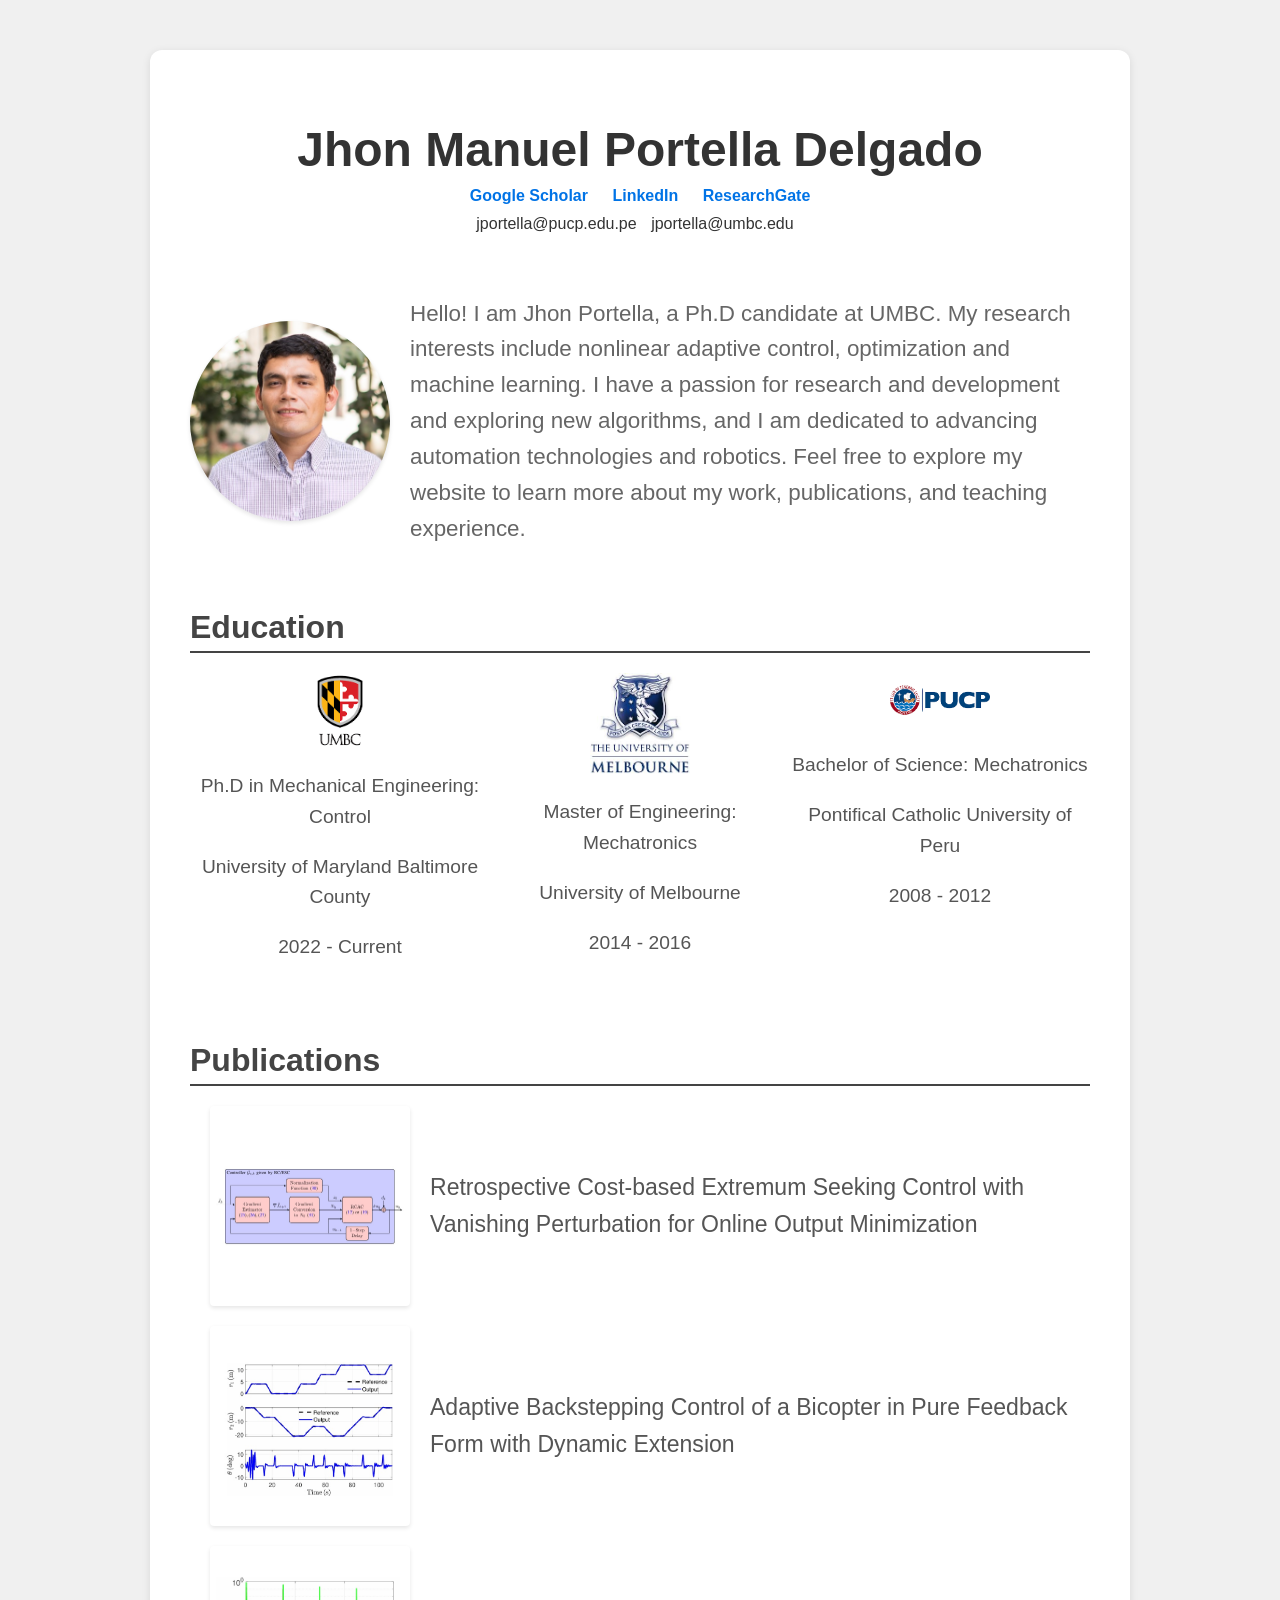
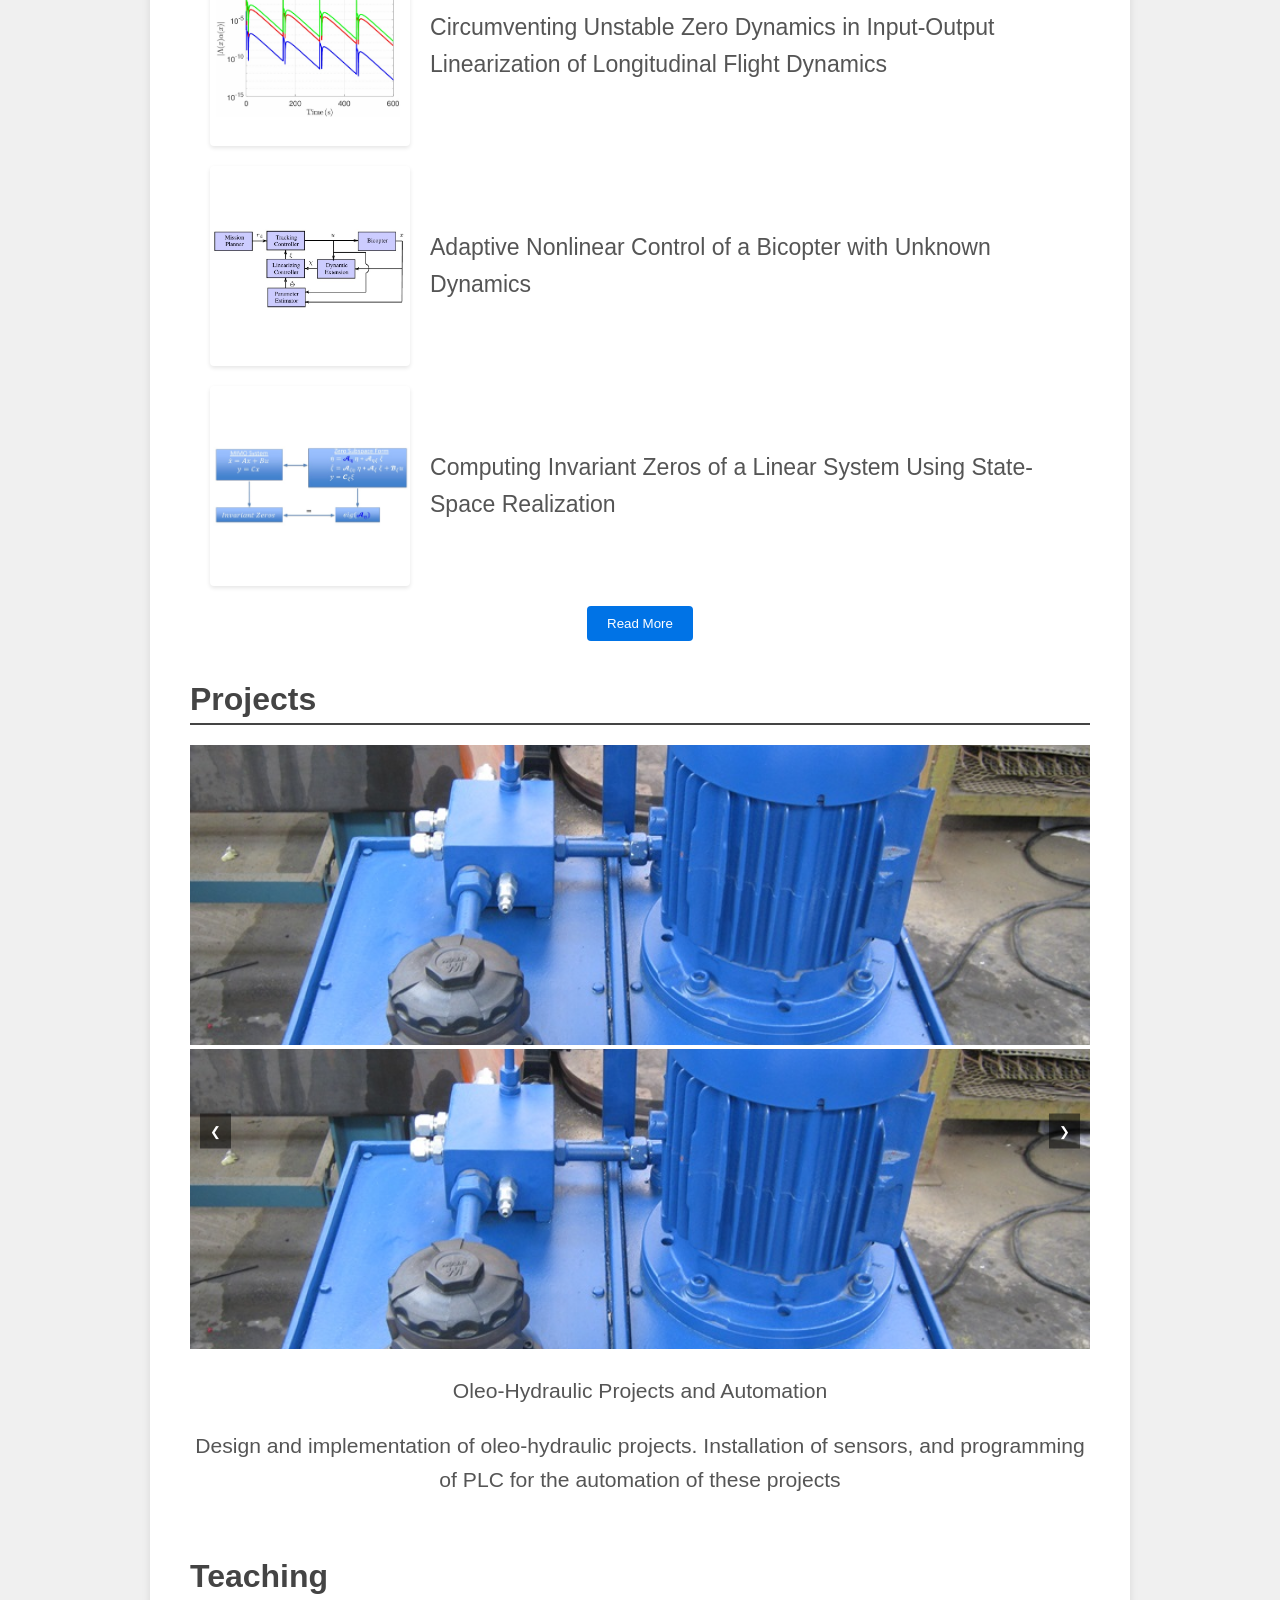
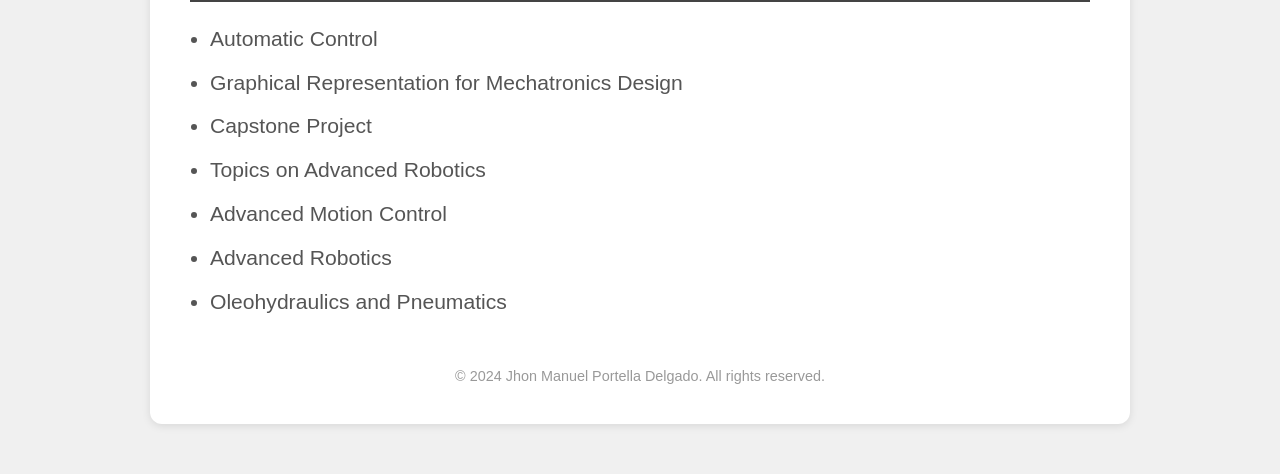
==== index.html @ d7b66c6c "oleo22" ====
<!DOCTYPE html>
<html lang="en">
<head>
    <meta charset="UTF-8">
    <meta name="viewport" content="width=device-width, initial-scale=1.0">
    <title>Jhon Manuel Portella Delgado</title>
    <link rel="stylesheet" href="styles.css">
</head>
<body>
    <div class="container">
        <div class="header">
            <h1>Jhon Manuel Portella Delgado</h1>
            <div class="links">
                <!-- href="cv.pdf" download>Download CV -->
                <a href="https://scholar.google.com/citations?user=pMqTp2oAAAAJ&hl=en" target="https://scholar.google.com/citations?user=pMqTp2oAAAAJ&hl=en">Google Scholar</a>
                <a href="https://www.linkedin.com/in/jhon-manuel-portella-delgado-94499b13a/?locale=en_US" target="https://www.linkedin.com/in/jhon-manuel-portella-delgado-94499b13a/?locale=en_US">LinkedIn</a>
                <a href="https://www.researchgate.net/profile/Jhon-Portella/research" target="https://www.researchgate.net/profile/Jhon-Portella/research">ResearchGate</a>
            </div>
            <div class="links_mail">
                <a href="mailto:jportella@pucp.edu.pe">jportella@pucp.edu.pe</a>
                <a href="mailto:jportella@umbc.edu">jportella@umbc.edu</a>
            </div>
        </div>
        <div class="bio">
            <div class="profile-image" style="background-image: url('profile.jpg');"></div>
            <p>Hello! I am Jhon Portella, a Ph.D candidate at UMBC. My research interests include nonlinear adaptive control, optimization and machine learning. I have a passion for research and development and exploring new algorithms, and I am dedicated to advancing automation technologies and robotics. Feel free to explore my website to learn more about my work, publications, and teaching experience.</p>
        </div>
        <div class="section">
            <h2>Education</h2>
            <div class="education">
                <div class="education-item">
                    <img src="umbc_logo.png" alt="UMBC Logo" class="logo">
                    <div class="education-info">
                        <p>Ph.D in Mechanical Engineering: Control</p>
                        <p>University of Maryland Baltimore County</p>
                        <p>2022 - Current</p>
                    </div>
                </div>
                <div class="education-item">
                    <img src="unimelb_logo.png" alt="University of Melbourne Logo" class="logo">
                    <div class="education-info">
                        <p>Master of Engineering: Mechatronics</p>
                        <p>University of Melbourne</p>
                        <p>2014 - 2016</p>
                    </div>
                </div>
                <div class="education-item">
                    <img src="pucp_logo.png" alt="PUCP Logo" class="logo">
                    <div class="education-info">
                        <p>Bachelor of Science: Mechatronics</p>
                        <p>Pontifical Catholic University of Peru</p>
                        <p>2008 - 2012</p>
                    </div>
                </div>
            </div>
        </div>
        <div class="section">
            <h2>Publications</h2>
            <ul class="publications">
                <li>
                    <div class="publication">
                        <img src="RCAC_ES.jpg" alt="Publication 1">
                        <p>Retrospective Cost-based Extremum Seeking Control with Vanishing Perturbation for Online Output Minimization</p>
                    </div>
                </li>
                <li>
                    <div class="publication">
                        <img src="Adaptive_Backstepping.jpg" alt="Publication 2">
                        <p>Adaptive Backstepping Control of a Bicopter in Pure Feedback Form with Dynamic Extension</p>
                    </div>
                </li>
                <li>
                    <div class="publication">
                        <img src="Pseudo_inverse_IOL.jpg" alt="Publication 3">
                        <p>Circumventing Unstable Zero Dynamics in Input-Output Linearization of Longitudinal Flight Dynamics</p>
                    </div>
                </li>
                <li>
                    <div class="publication">
                        <img src="ADIOL.jpg" alt="Publication 4">
                        <p>Adaptive Nonlinear Control of a Bicopter with Unknown Dynamics</p>
                    </div>
                </li>
                <li>
                    <div class="publication">
                        <img src="zeros.jpg" alt="Publication 5">
                        <p>Computing Invariant Zeros of a Linear System Using State-Space Realization</p>
                    </div>
                </li>
            </ul>
            <ul class="additional-publications" style="display: none;"> <!-- Initially hidden -->
                <li class="additional-publication">
                    <div class="publication">
                        <img src="Image Processing.jpg" alt="Publication 6">
                        <p>Image Processing Method to Estimate Water Quality Parameter</p>
                    </div>
                </li>
                <li class="additional-publication">
                    <div class="publication">
                        <img src="Air pollution.jpg" alt="Publication 7">
                        <p>Air pollution software architecture design and modeling: A Peruvian case</p>
                    </div>
                </li>
                <li class="additional-publication">
                    <div class="publication">
                        <img src="computer vision.jpg" alt="Publication 8">
                        <p>Computer vision technique to improve the color ratio in estimating the concentration of free chlorine</p>
                    </div>
                </li>
                <li class="additional-publication">
                    <div class="publication">
                        <img src="performance based.jpg" alt="Publication 9">
                        <p>Performance-based software architecture design and blockchain as a service for Peruvian e-government</p>
                    </div>
                </li>
                <li class="additional-publication">
                    <div class="publication">
                        <img src="backstepping pure feedback.jpg" alt="Publication 10">
                        <p>Dynamic extension for adaptive backstepping control of uncertain pure-feedback systems</p>
                    </div>
                </li>
                <li class="additional-publication">
                    <div class="publication">
                        <img src="cyberphisical system.jpg" alt="Publication 11">
                        <p> Cyber-physical cloud system for monitoring urban noise pollution under IoT platform</p>
                    </div>
                </li>
                <li class="additional-publication">
                    <div class="publication">
                        <img src="Recyglass.jpg" alt="Publication 12">
                        <p> RecyGlass, A Low-cost System for Recycling Glass Bottles in a Distinctive Way</p>
                    </div>
                </li>
                <li class="additional-publication">
                    <div class="publication">
                        <img src="Nonlinear control hand.jpg" alt="Publication 13">
                        <p> Nonlinear observer based control design for an under-actuated compliant robotic hand</p>
                    </div>
                </li>
            </ul>
            <div class="read-more">
                <button id="read-more-btn">Read More</button>
            </div>
        </div>
        <div class="section">
            <h2>Projects</h2>
            <div class="carousel">
                <button class="prev" onclick="moveSlide(-1)">&#10094;</button>
                <div class="carousel-container">
                    <div class="carousel-slide">
                        <div class="project-item">
                            <img src="oleo2.jpg" alt="Project 1" class="project-image">
                            <img src="oleo2.jpg" alt="Project 1" class="project-image">
                            <div class="project-info">
                                <p class="project-title">Oleo-Hydraulic Projects and Automation</p>
                                <p>Design and implementation of oleo-hydraulic projects. Installation of sensors, and programming of PLC for the automation of these projects</p>
                            </div>
                        </div>
                    </div>
                    <div class="carousel-slide">
                        <div class="project-item">
                            <img src="autolisp.jpg" alt="Project 2" class="project-image">
                            <div class="project-info">
                                <p class="project-title">Design Automation</p>
                                <p>Design automation using Autolisp and VS Basic in Autocad, Inventor, Solidworks and Catia</p>
                            </div>
                        </div>
                    </div>
                    <div class="carousel-slide">
                        <div class="project-item">
                            <img src="bicopter.jpg" alt="Project 3" class="project-image">
                            <div class="project-info">
                                <p class="project-title">Control of Quadcopters and Fixed Wings</p>
                                <p>Develop nonlinear adaptive controllers for Quadcopters and Fixed Wings</p>
                            </div>
                        </div>
                    </div>
                </div>
                <button class="next" onclick="moveSlide(1)">&#10095;</button>
            </div>
        </div>
        <div class="section teaching">
            <h2>Teaching</h2>
            <ul class="course-list">
                <li>Automatic Control</li>
                <li>Graphical Representation for Mechatronics Design</li>
                <li>Capstone Project</li>
                <li>Topics on Advanced Robotics</li>
                <li>Advanced Motion Control</li>
                <li>Advanced Robotics</li>
                <li>Oleohydraulics and Pneumatics</li>
            </ul>
        </div>
        <div class="footer">
            &copy; 2024 Jhon Manuel Portella Delgado. All rights reserved.
        </div>
    </div>
    <script src="script.js"></script>
</body>
</html>
---- styles.css ----
@keyframes fadeIn {
    from { opacity: 0; }
    to { opacity: 1; }
}

@keyframes slideIn {
    from { transform: translateY(20px); opacity: 0; }
    to { transform: translateY(0); opacity: 1; }
}

body {
    font-family: 'Segoe UI', Tahoma, Geneva, Verdana, sans-serif;
    background-color: #f0f0f0;
    color: #333;
    margin: 0;
    padding: 0;
}

.container {
    max-width: 900px;
    margin: 50px auto;
    background-color: #fff;
    padding: 30px;
    border-radius: 12px;
    box-shadow: 0 2px 8px rgba(0, 0, 0, 0.1);
    animation: fadeIn 1.5s ease;
}

.header {
    text-align: center;
    margin-bottom: 40px;
}

.header h1 {
    font-size: 2.5em;
    margin-bottom: 10px;
    color: #333;
}

.links a {
    margin: 0 10px;
    text-decoration: none;
    color: #0073e6;
    font-weight: bold;
    transition: color 0.3s, transform 0.3s;
}

.links a:hover {
    color: #005bb5;
    transform: scale(1.1);
}

.bio {
    display: flex;
    align-items: center;
    margin-bottom: 40px;
    flex-wrap: wrap;
    animation: slideIn 1s ease;
}

.profile-image {
    width: 200px; /* Increased width */
    height: 200px; /* Increased height */
    border-radius: 50%;
    margin-right: 20px;
    background-color: #ccc;
    background-size: cover;
    box-shadow: 0 2px 4px rgba(0, 0, 0, 0.1);
}

.publication {
    display: flex;
    align-items: center;
    margin-bottom: 20px;
}

.publication img {
    width: 200px;
    height: 200px;
    margin-right: 20px;
    border-radius: 4px;
    object-fit: contain;
    box-shadow: 0 2px 4px rgba(0, 0, 0, 0.1);
    transform-origin: left; /* Scale from the left */
}

.additional-publications {
    display: none; /* Hide additional publications initially */
}

.additional-publication {
    margin-bottom: 20px; /* Adjust spacing */
}

.additional-publication .publication {
    display: flex;
    align-items: center;
}

.additional-publication img {
    width: 200px;
    height: 200px;
    margin-right: 20px;
    border-radius: 4px;
    object-fit: contain;
    box-shadow: 0 2px 4px rgba(0, 0, 0, 0.1);
    transition: transform 0.3s ease; /* Add transition */
    transform-origin: left; /* Scale from the left */
}

.additional-publication img:hover, .publications img:hover {
    transform: scale(2.5); /* Make the image slightly bigger on hover */
}

.additional-publication p {
    margin: 0; /* Remove default margin for paragraphs */
    margin-left: 10px; /* Add margin to the text */
}

.publications li, .additional-publications li {
    list-style: none;
}

.read-more {
    text-align: center;
    margin-top: 20px;
}

.read-more button {
    background-color: #0073e6;
    color: #fff;
    border: none;
    padding: 10px 20px;
    border-radius: 4px;
    cursor: pointer;
    transition: background-color 0.3s;
}

.read-more button:hover {
    background-color: #005bb5;
}

.bio p {
    font-size: 1.2em;
    line-height: 1.6;
    color: #666;
    flex: 1;
}

.section {
    margin-top: 40px;
    animation: slideIn 1s ease;
}

.section h2 {
    color: #444;
    border-bottom: 2px solid #444;
    padding-bottom: 5px;
    margin-bottom: 20px;
    font-size: 1.8em;
}

.section p, .section ul {
    font-size: 1.1em;
    line-height: 1.6;
    color: #555;
}

.section ul {
    list-style: disc;
    padding-left: 20px;
}

.footer {
    text-align: center;
    margin-top: 50px;
    font-size: 0.9em;
    color: #999;
}

.education {
    display: flex;
    flex-wrap: wrap;
    justify-content: space-between;
    margin-top: 20px;
}

.education-item {
    flex: 1 1 calc(33.33% - 20px);
    margin-bottom: 20px;
    text-align: center;
    animation: slideIn 1s ease;
}

.education-info {
    margin-top: 10px;
}

.logo {
    width: 100px; /* Adjust size as needed */
    height: auto;
    transition: transform 0.3s ease;
}

.logo:hover {
    transform: scale(1.1); /* Increase size on hover */
}

.links_mail {
    margin-top: 10px;
}

.links_mail a {
    margin-right: 10px;
    text-decoration: none;
    color: #333;
    transition: color 0.3s;
}

.links_mail a:hover {
    color: #0073e6;
}

.footer {
    text-align: center;
    margin-top: 50px;
    font-size: 0.9em;
    color: #999;
    animation: fadeIn 1.5s ease;
}

.projects {
    display: flex;
    flex-wrap: wrap;
    justify-content: space-between;
    margin-top: 20px;
}

.project-item {
    flex: 1 1 100%;
    margin-bottom: 20px;
    text-align: center;
    animation: fadeIn 1.5s ease;
}

.project-image {
    width: 100%;
    max-height: 300px;
    object-fit: cover;
    transition: transform 0.3s ease;
}

.project-image:hover {
    transform: scale(1.05);
}

.project-info {
    margin-top: 10px;
    font-size: 1.1em;
    color: #555;
}

.project-title {
    font-weight: 500;
}

.carousel {
    position: relative;
    width: 100%;
    overflow: hidden;
    max-width: 100%;
}

.carousel-container {
    display: flex;
    transition: transform 0.5s ease-in-out;
}

.carousel-slide {
    min-width: 100%;
    justify-content: center;
    align-items: center;
}

.prev, .next {
    position: absolute;
    top: 50%;
    transform: translateY(-50%);
    background-color: rgba(0, 0, 0, 0.5);
    color: #fff;
    border: none;
    padding: 10px;
    cursor: pointer;
    z-index: 1;
}

.prev {
    left: 10px;
}

.next {
    right: 10px;
}

.course-list {
    list-style-type: disc;
    padding-left: 20px;
}

.course-list li {
    font-size: 1.1em;
    line-height: 1.6;
    color: #555;
    margin-bottom: 10px;
}

/* Responsive Design */
@media (max-width: 768px) {
    .bio {
        flex-direction: column;
        text-align: center;
    }
    .profile-image {
        margin: 0 auto 20px auto;
    }
    .bio p {
        margin: 0;
    }
}

@media (max-width: 480px) {
    .header h1 {
        font-size: 2em;
    }
    .links a {
        display: block;
        margin: 10px 0;
    }
}

@media (min-width: 1200px) {
    .container {
        padding: 40px;
    }
    .header h1 {
        font-size: 3em;
    }
    .bio p {
        font-size: 1.4em;
    }
    .section h2 {
        font-size: 2em;
    }
    .section p, .section ul {
        font-size: 1.2em;
    }
}

@media (min-width: 1600px) {
    .container {
        max-width: 1400px;
    }
    .header h1 {
        font-size: 3.5em;
    }
    .bio p {
        font-size: 1.6em;
    }
    .section h2 {
        font-size: 2.2em;
    }
    .section p, .section ul {
        font-size: 1.3em;
    }
}
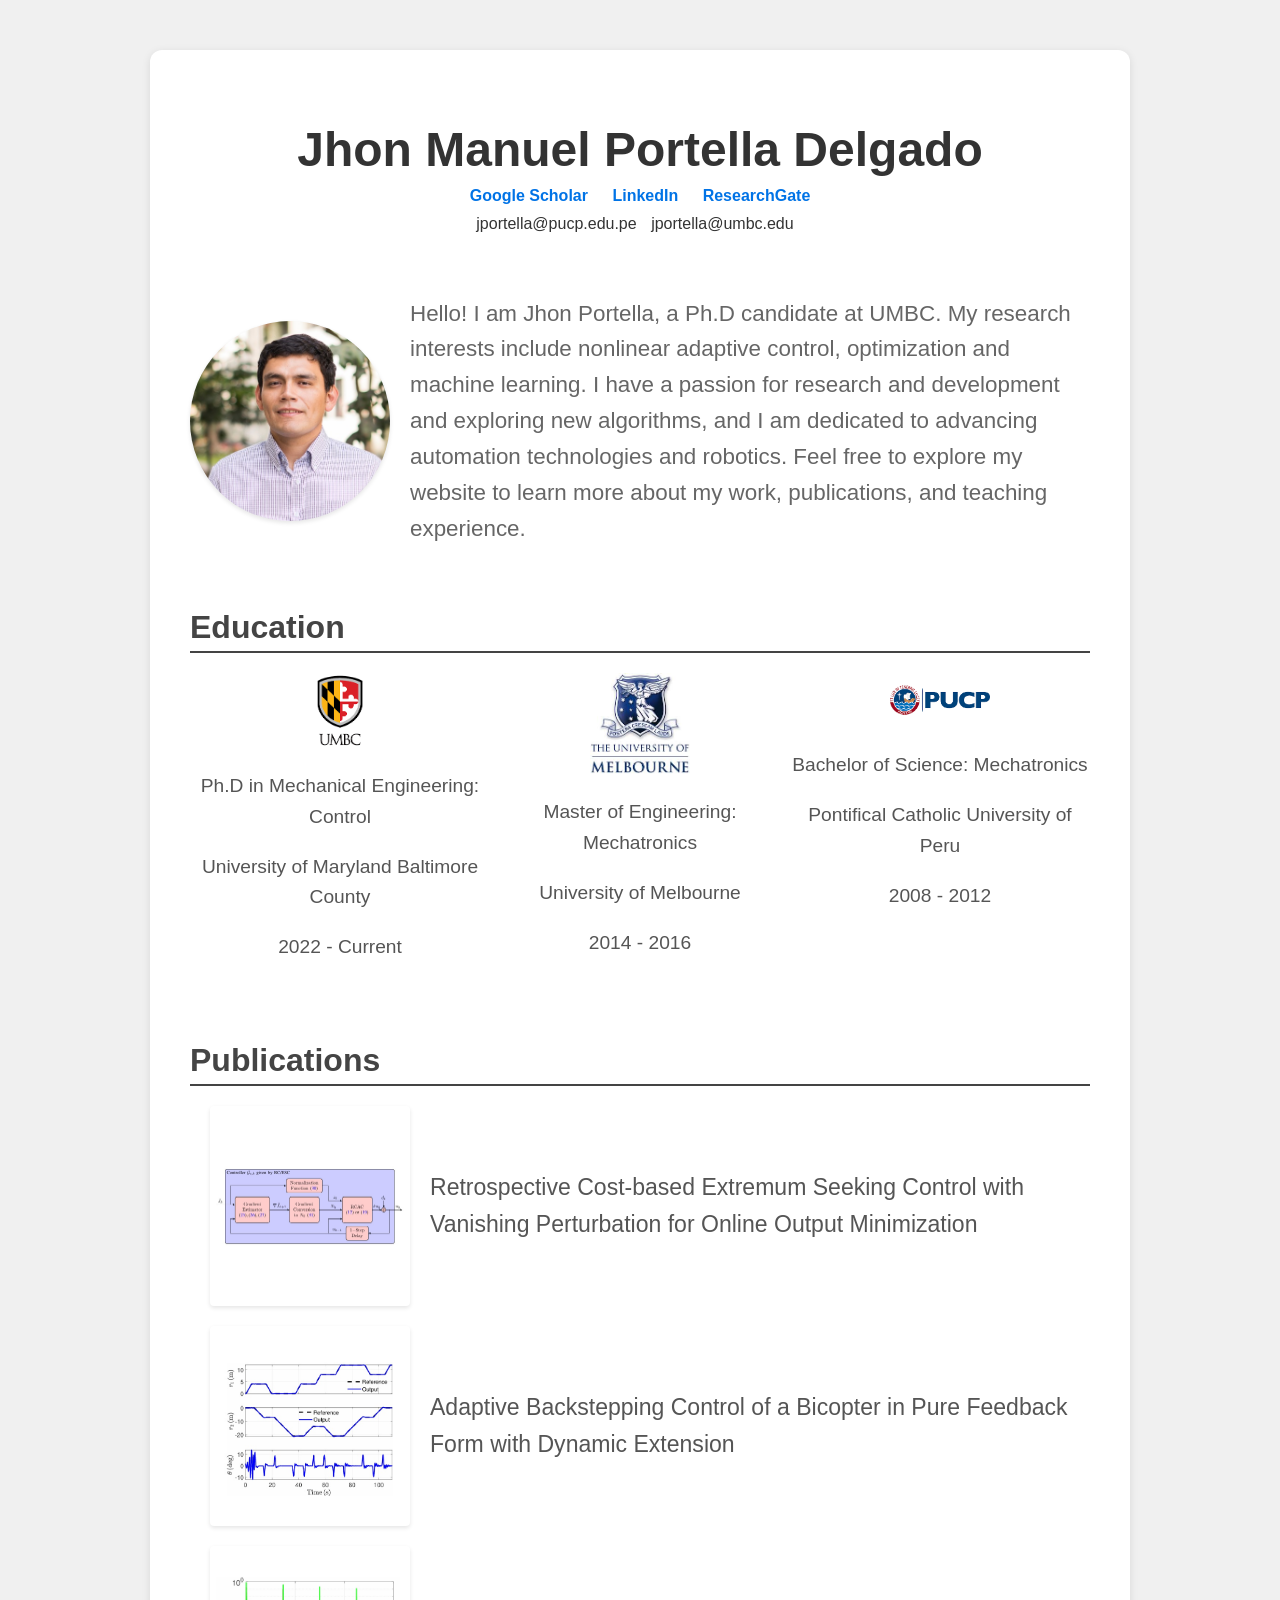
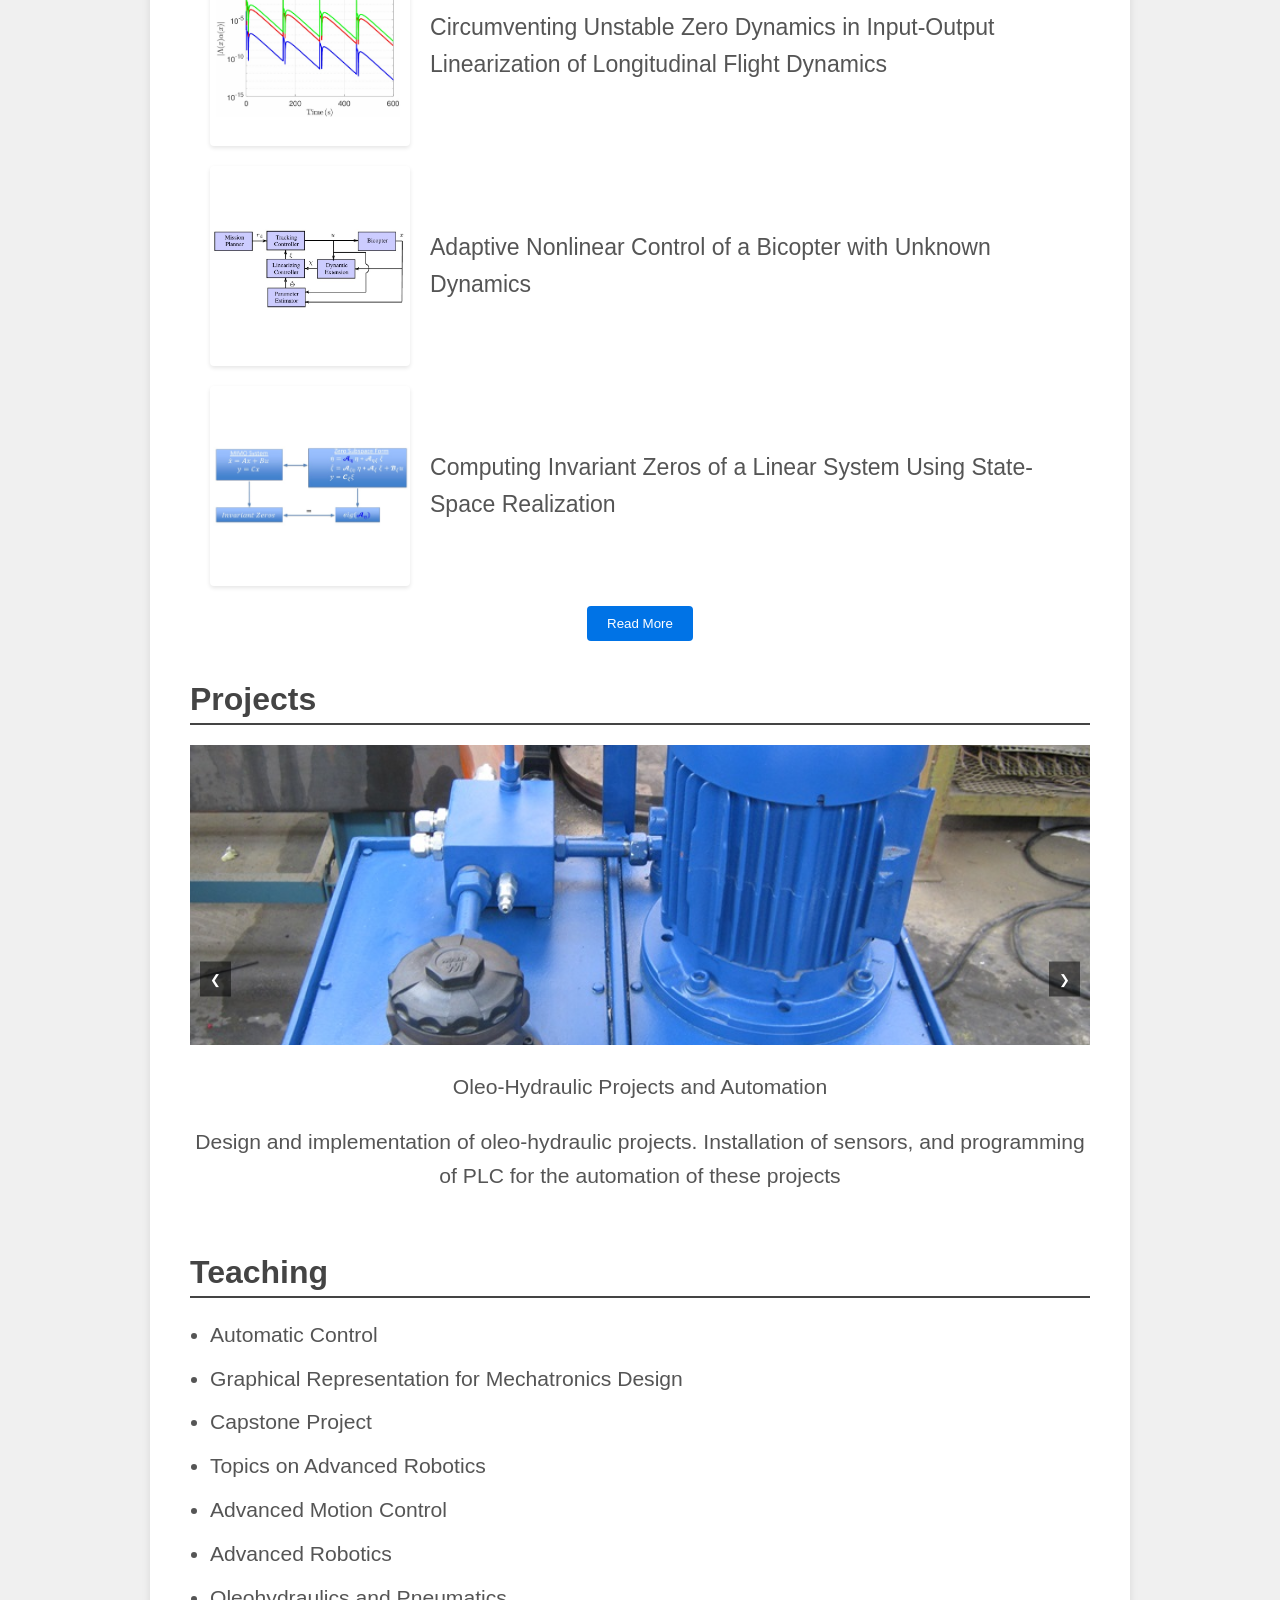
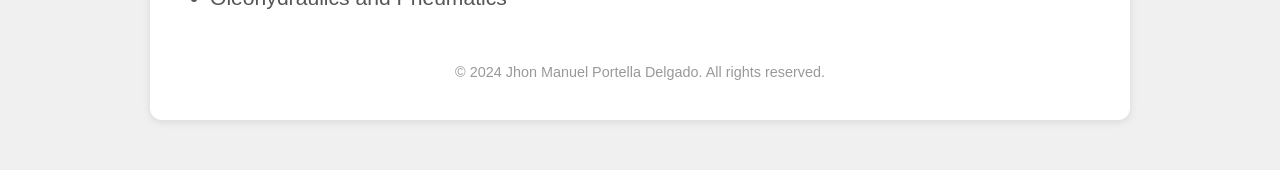
==== commit a428301c: "oleo23" ====
--- a/index.html
+++ b/index.html
@@ -150,7 +150,6 @@
                     <div class="carousel-slide">
                         <div class="project-item">
                             <img src="oleo2.jpg" alt="Project 1" class="project-image">
-                            <img src="oleo2.jpg" alt="Project 1" class="project-image">
                             <div class="project-info">
                                 <p class="project-title">Oleo-Hydraulic Projects and Automation</p>
                                 <p>Design and implementation of oleo-hydraulic projects. Installation of sensors, and programming of PLC for the automation of these projects</p>
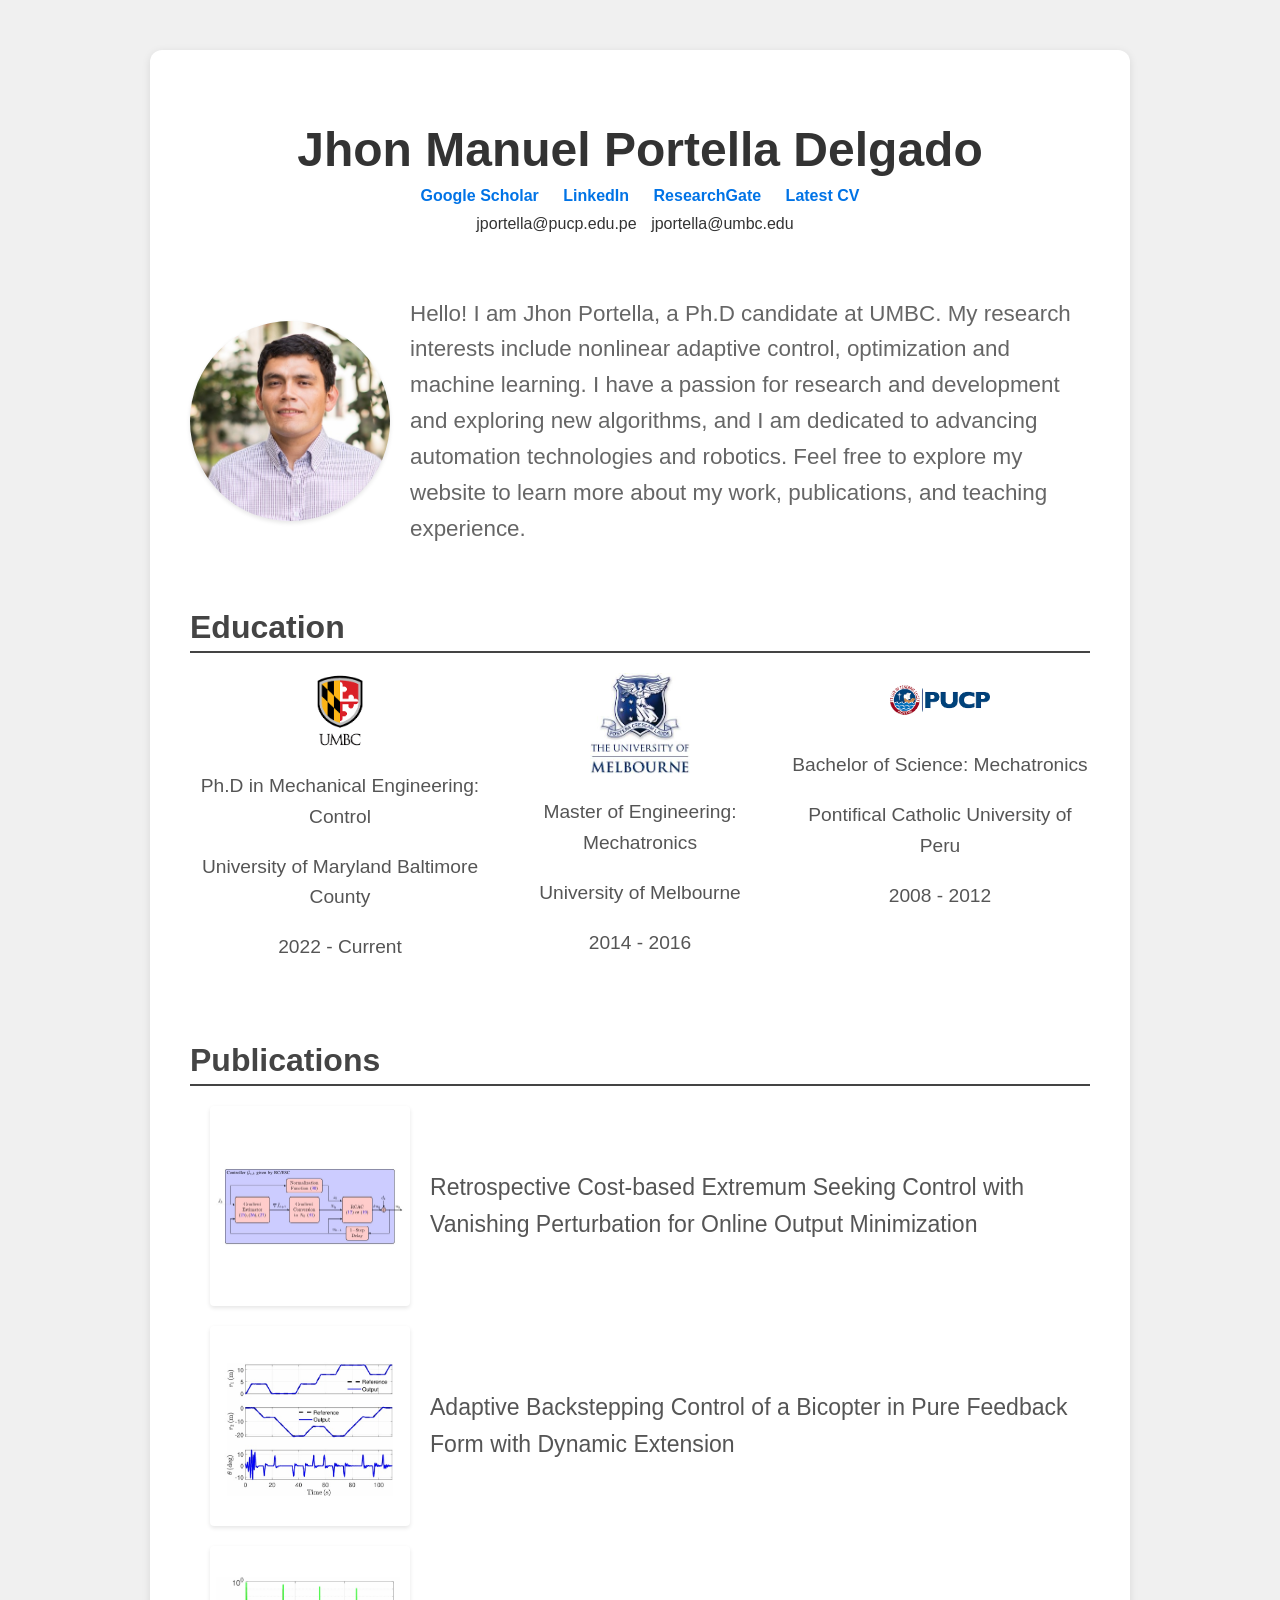
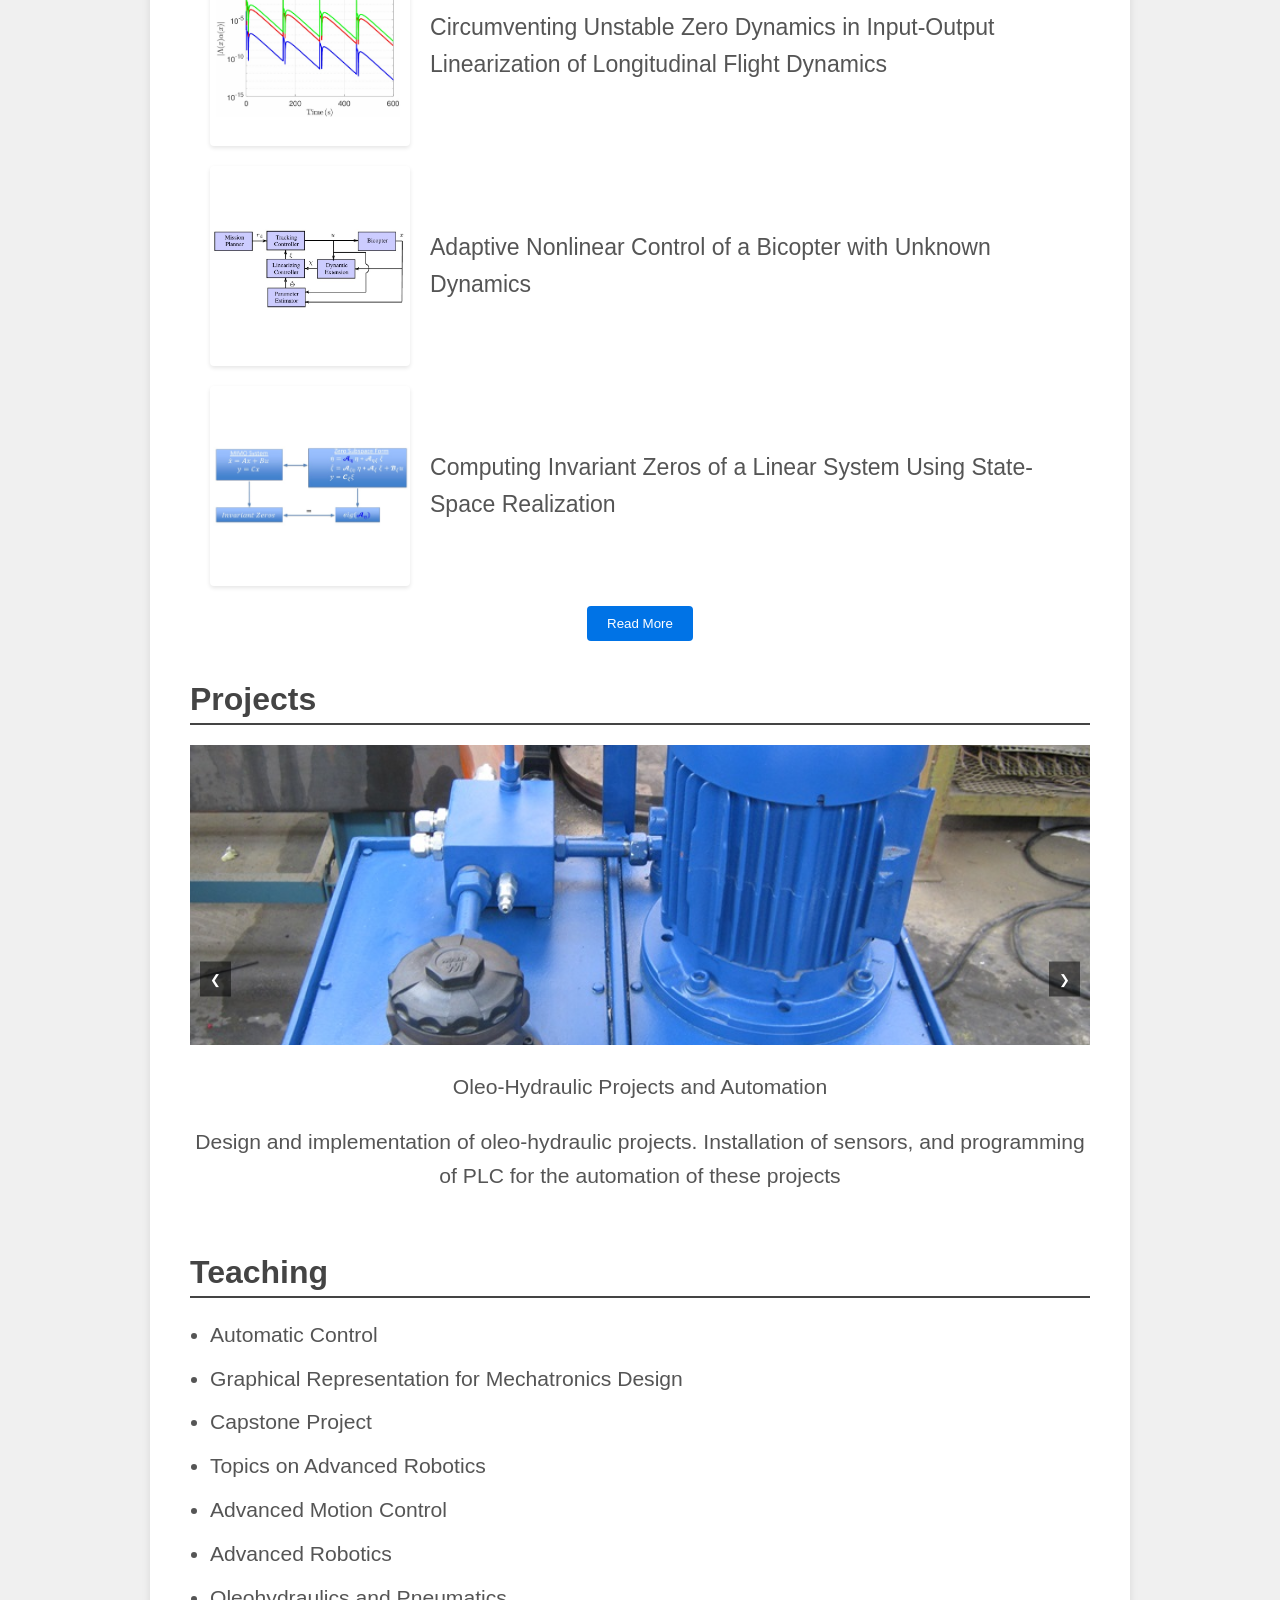
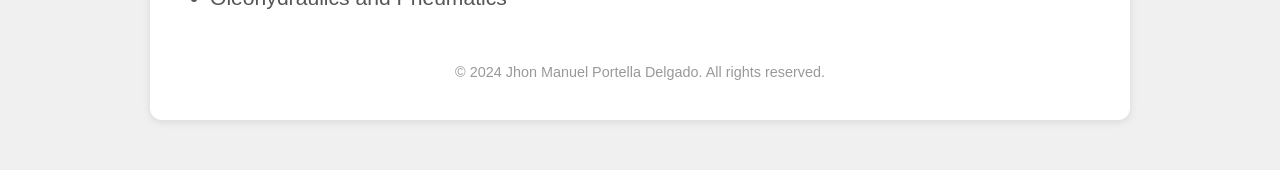
==== commit 8aa646c5: "Update index.html Latest CV included" ====
--- a/index.html
+++ b/index.html
@@ -15,6 +15,7 @@
                 <a href="https://scholar.google.com/citations?user=pMqTp2oAAAAJ&hl=en" target="https://scholar.google.com/citations?user=pMqTp2oAAAAJ&hl=en">Google Scholar</a>
                 <a href="https://www.linkedin.com/in/jhon-manuel-portella-delgado-94499b13a/?locale=en_US" target="https://www.linkedin.com/in/jhon-manuel-portella-delgado-94499b13a/?locale=en_US">LinkedIn</a>
                 <a href="https://www.researchgate.net/profile/Jhon-Portella/research" target="https://www.researchgate.net/profile/Jhon-Portella/research">ResearchGate</a>
+                <a href="https://drive.google.com/file/d/1wWfJ8D4wMwMJrNICSGS90O62ojaLnZ_p/view?usp=sharing" target="https://drive.google.com/file/d/1wWfJ8D4wMwMJrNICSGS90O62ojaLnZ_p/view?usp=sharing">Latest CV</a>
             </div>
             <div class="links_mail">
                 <a href="mailto:jportella@pucp.edu.pe">jportella@pucp.edu.pe</a>
@@ -196,4 +197,4 @@
     </div>
     <script src="script.js"></script>
 </body>
-</html>+</html>
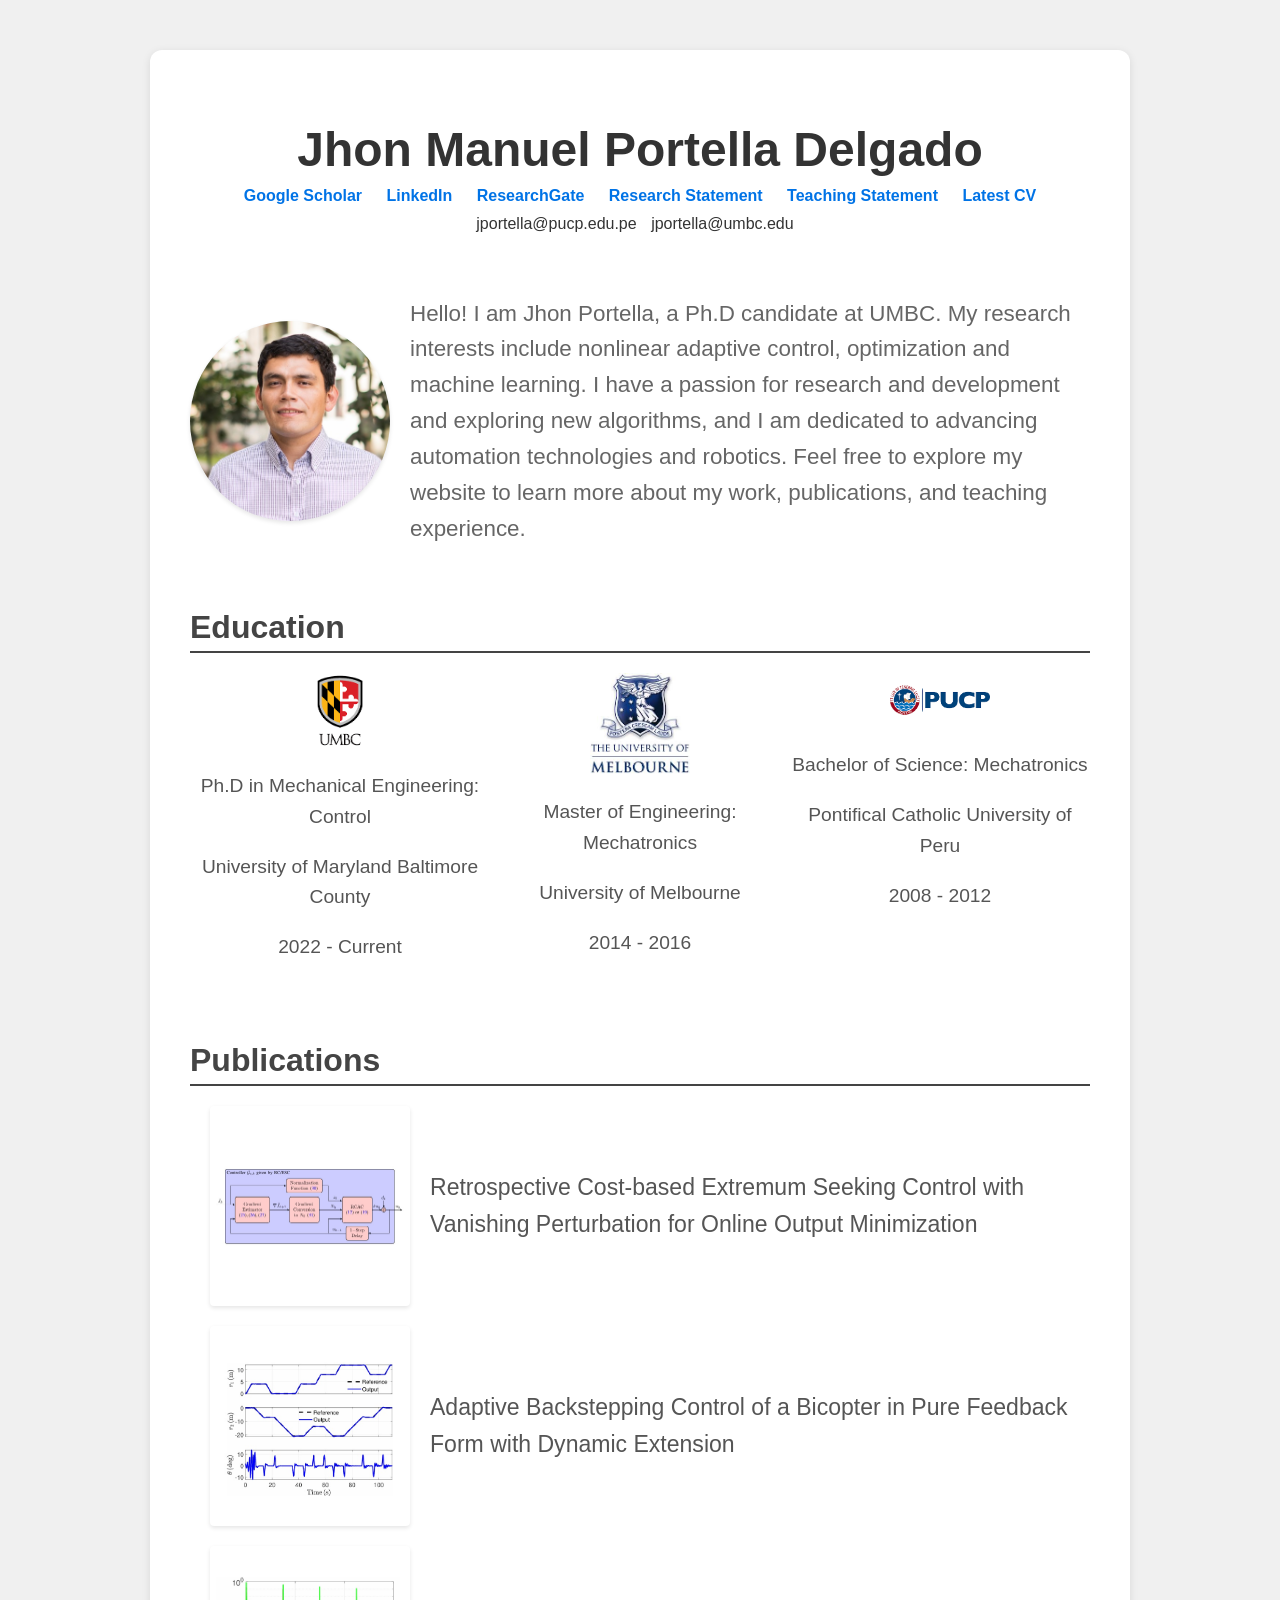
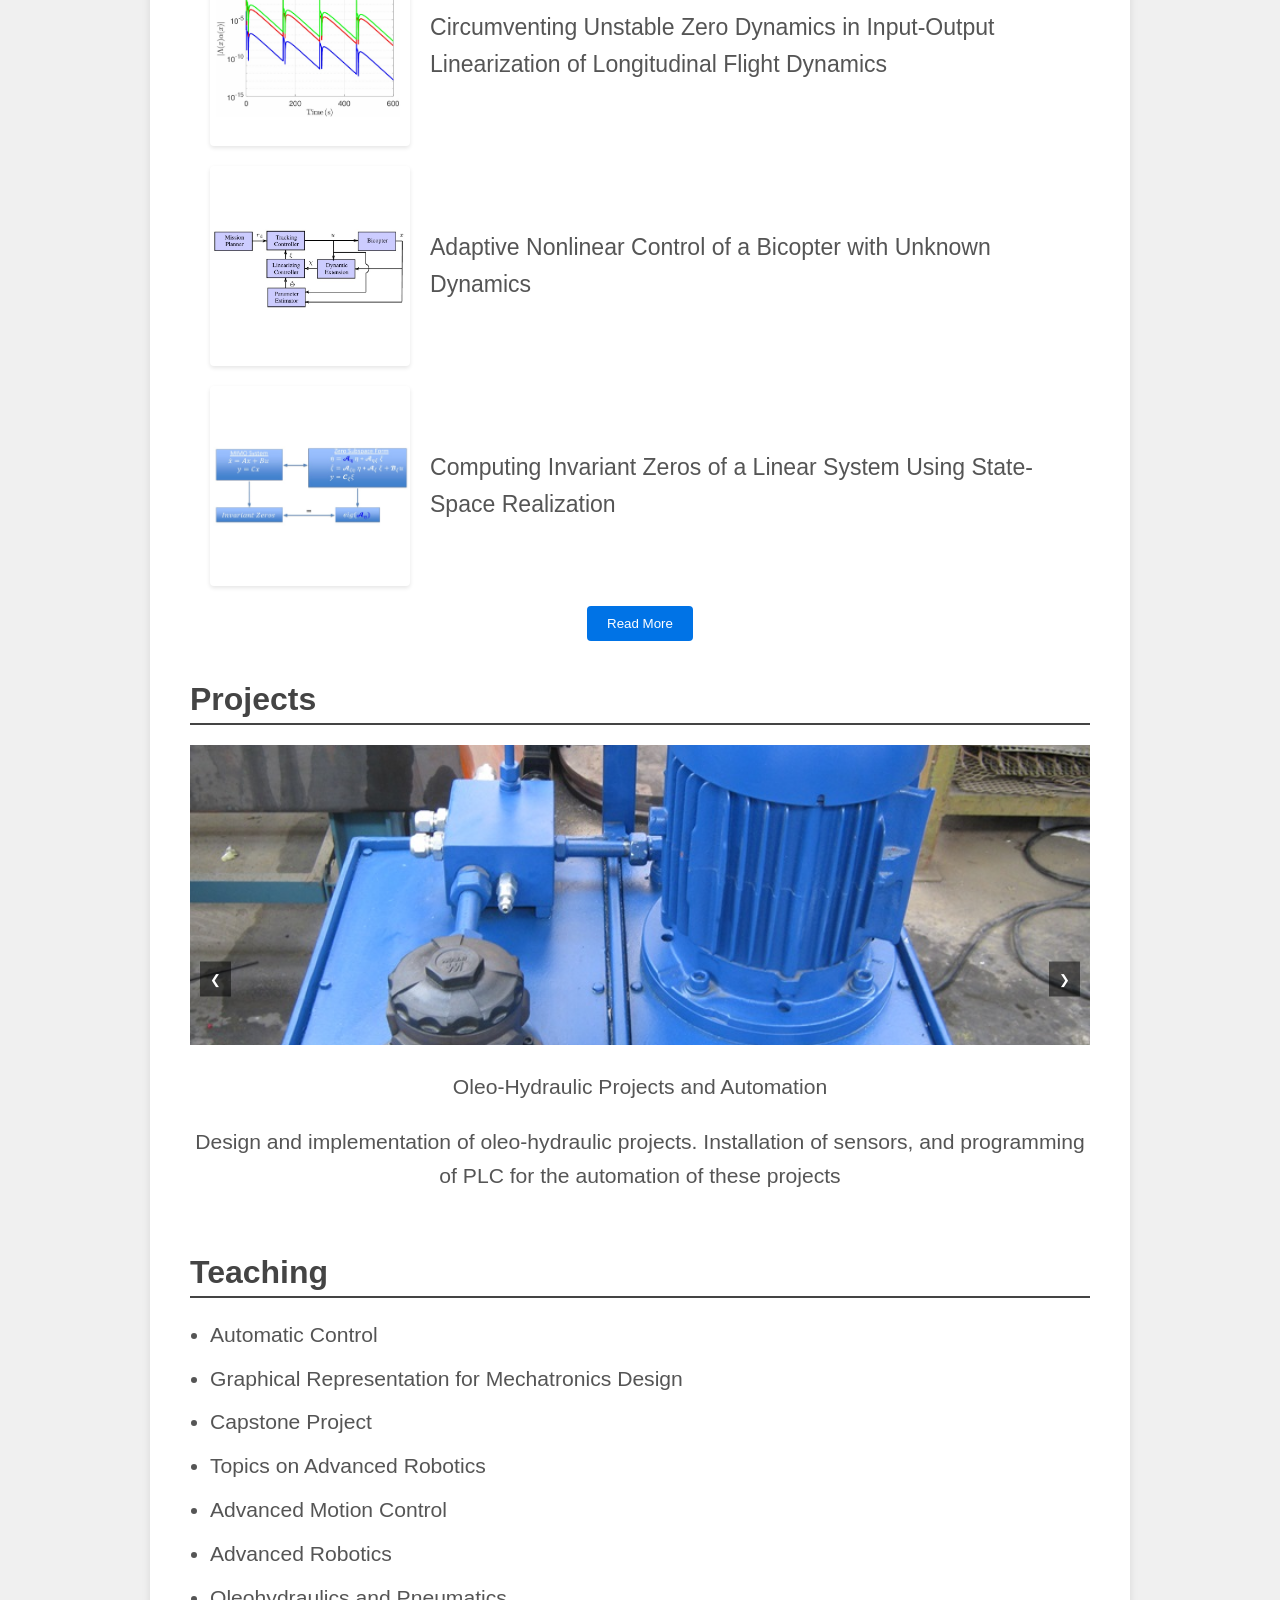
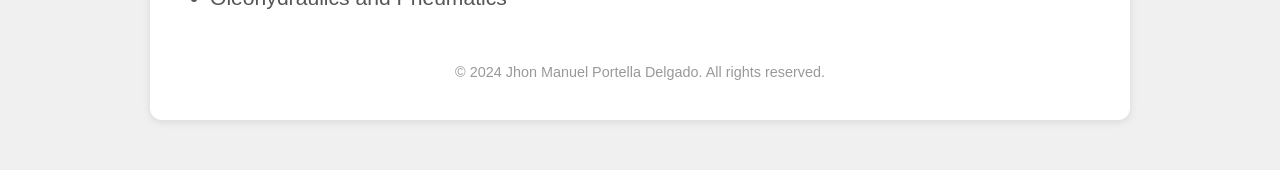
==== commit 89f3360f: "Update index.html" ====
--- a/index.html
+++ b/index.html
@@ -15,6 +15,8 @@
                 <a href="https://scholar.google.com/citations?user=pMqTp2oAAAAJ&hl=en" target="https://scholar.google.com/citations?user=pMqTp2oAAAAJ&hl=en">Google Scholar</a>
                 <a href="https://www.linkedin.com/in/jhon-manuel-portella-delgado-94499b13a/?locale=en_US" target="https://www.linkedin.com/in/jhon-manuel-portella-delgado-94499b13a/?locale=en_US">LinkedIn</a>
                 <a href="https://www.researchgate.net/profile/Jhon-Portella/research" target="https://www.researchgate.net/profile/Jhon-Portella/research">ResearchGate</a>
+                <a href="https://drive.google.com/file/d/19aSvjZX5mLSLUpAFpzp1QJRq4pg_YwAD/view?usp=sharing" target="https://drive.google.com/file/d/19aSvjZX5mLSLUpAFpzp1QJRq4pg_YwAD/view?usp=sharing">Research Statement</a>
+                <a href="https://drive.google.com/file/d/1HBNqX1q0Jt8YyYooOBaTZ_ueCe51-li7/view?usp=sharing" target="https://drive.google.com/file/d/1HBNqX1q0Jt8YyYooOBaTZ_ueCe51-li7/view?usp=sharing">Teaching Statement</a>
                 <a href="https://drive.google.com/file/d/1wWfJ8D4wMwMJrNICSGS90O62ojaLnZ_p/view?usp=sharing" target="https://drive.google.com/file/d/1wWfJ8D4wMwMJrNICSGS90O62ojaLnZ_p/view?usp=sharing">Latest CV</a>
             </div>
             <div class="links_mail">
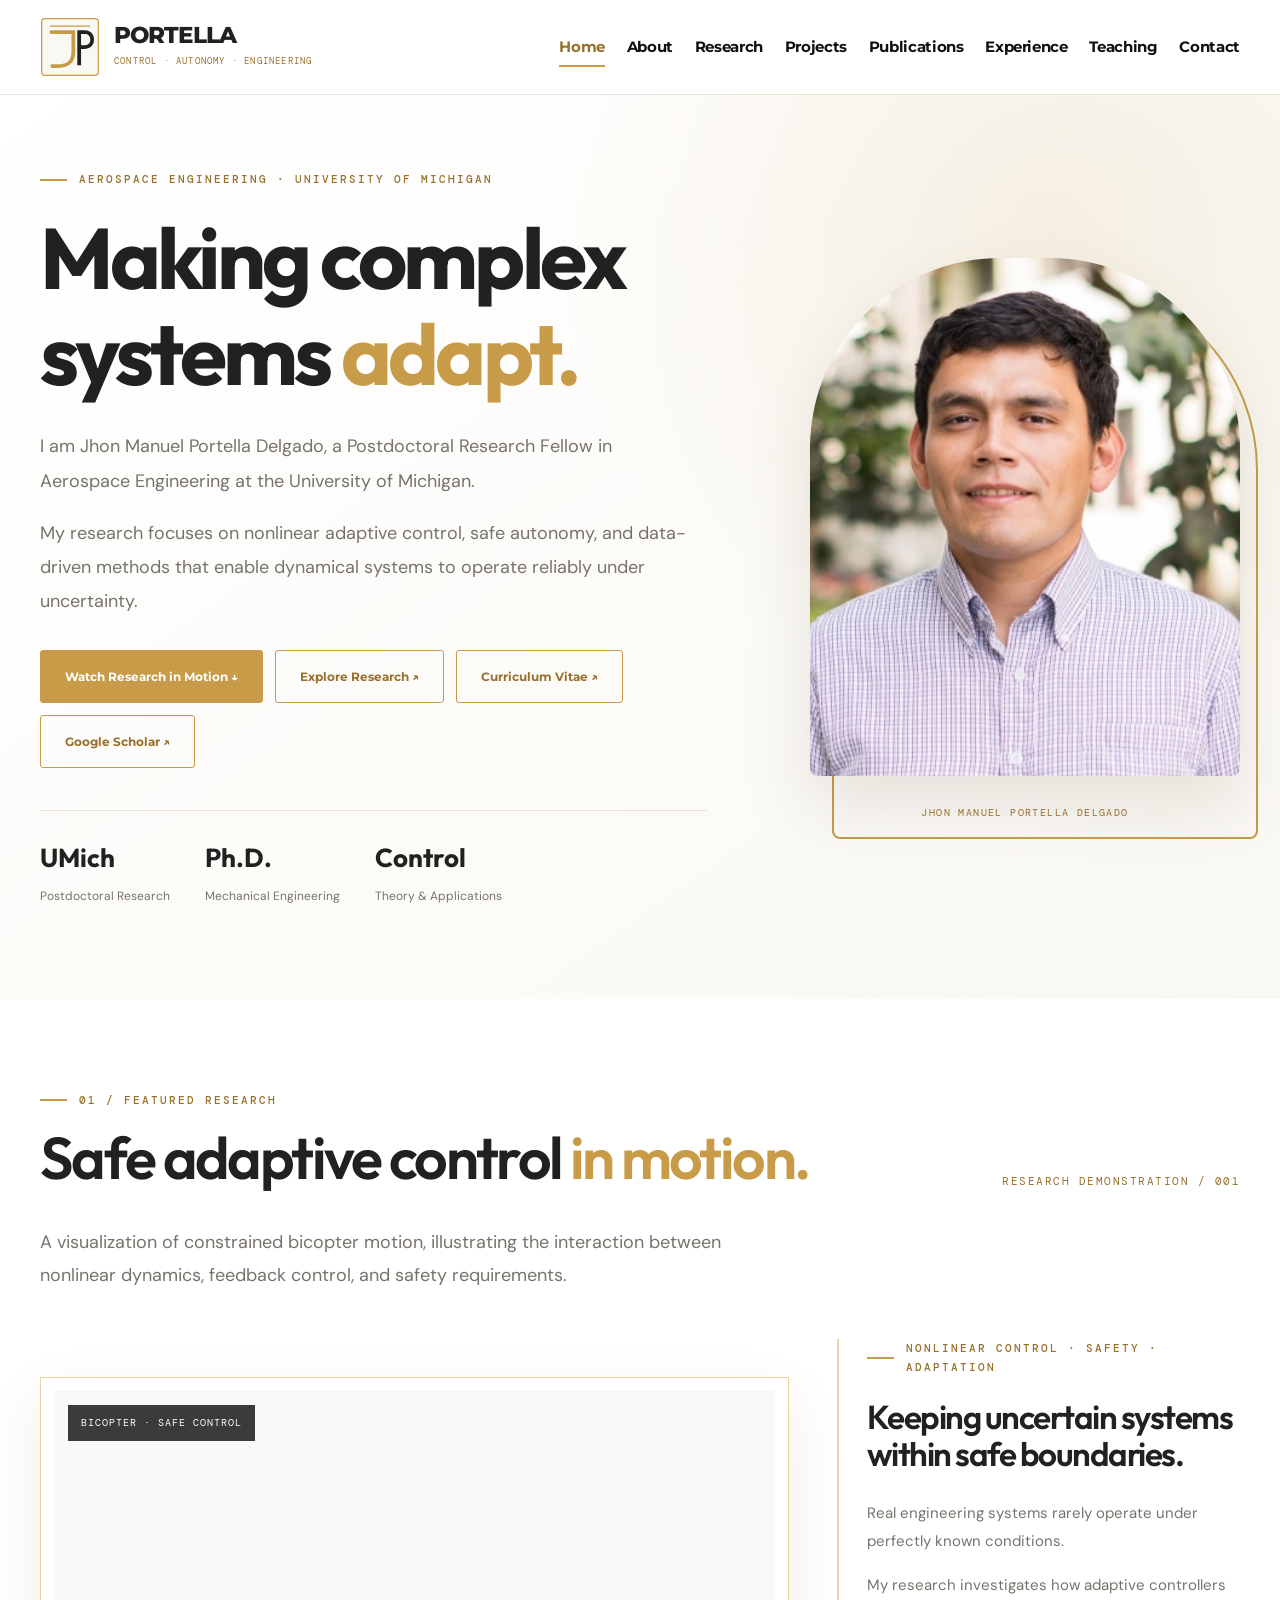
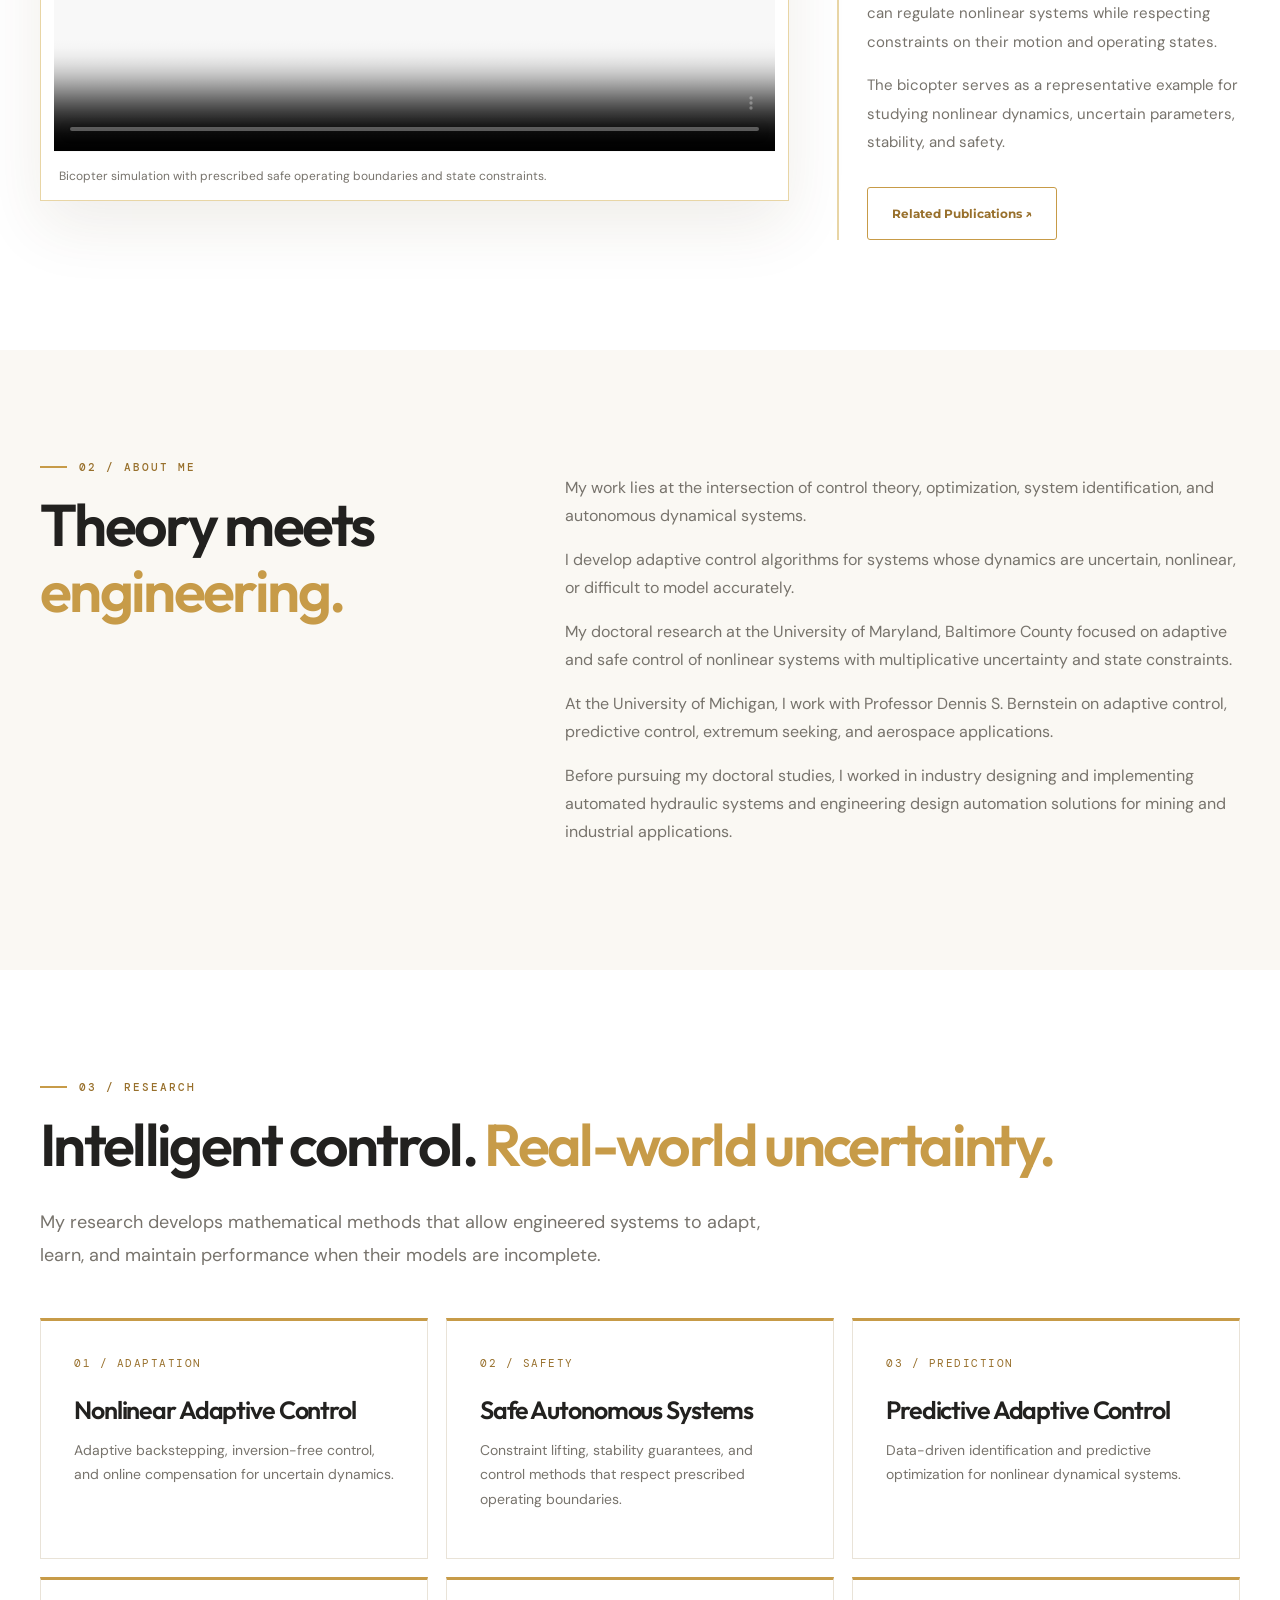
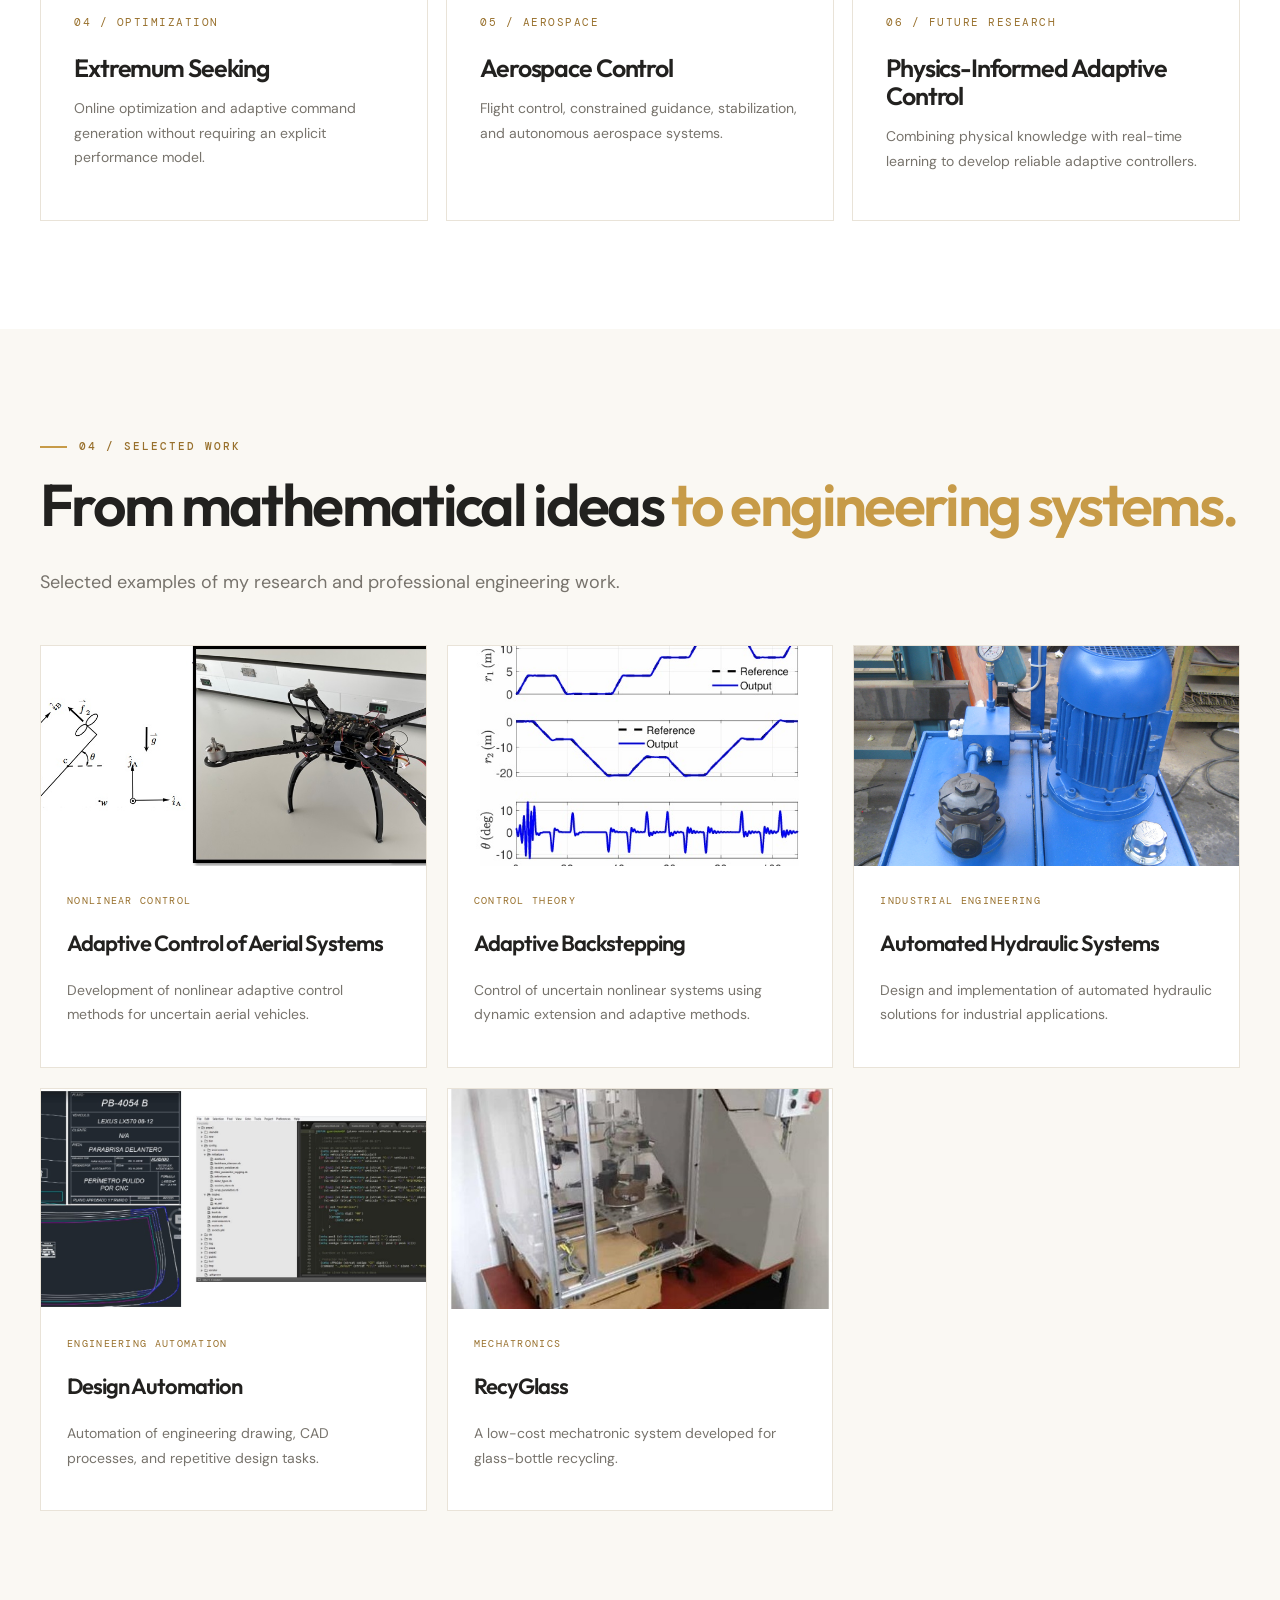
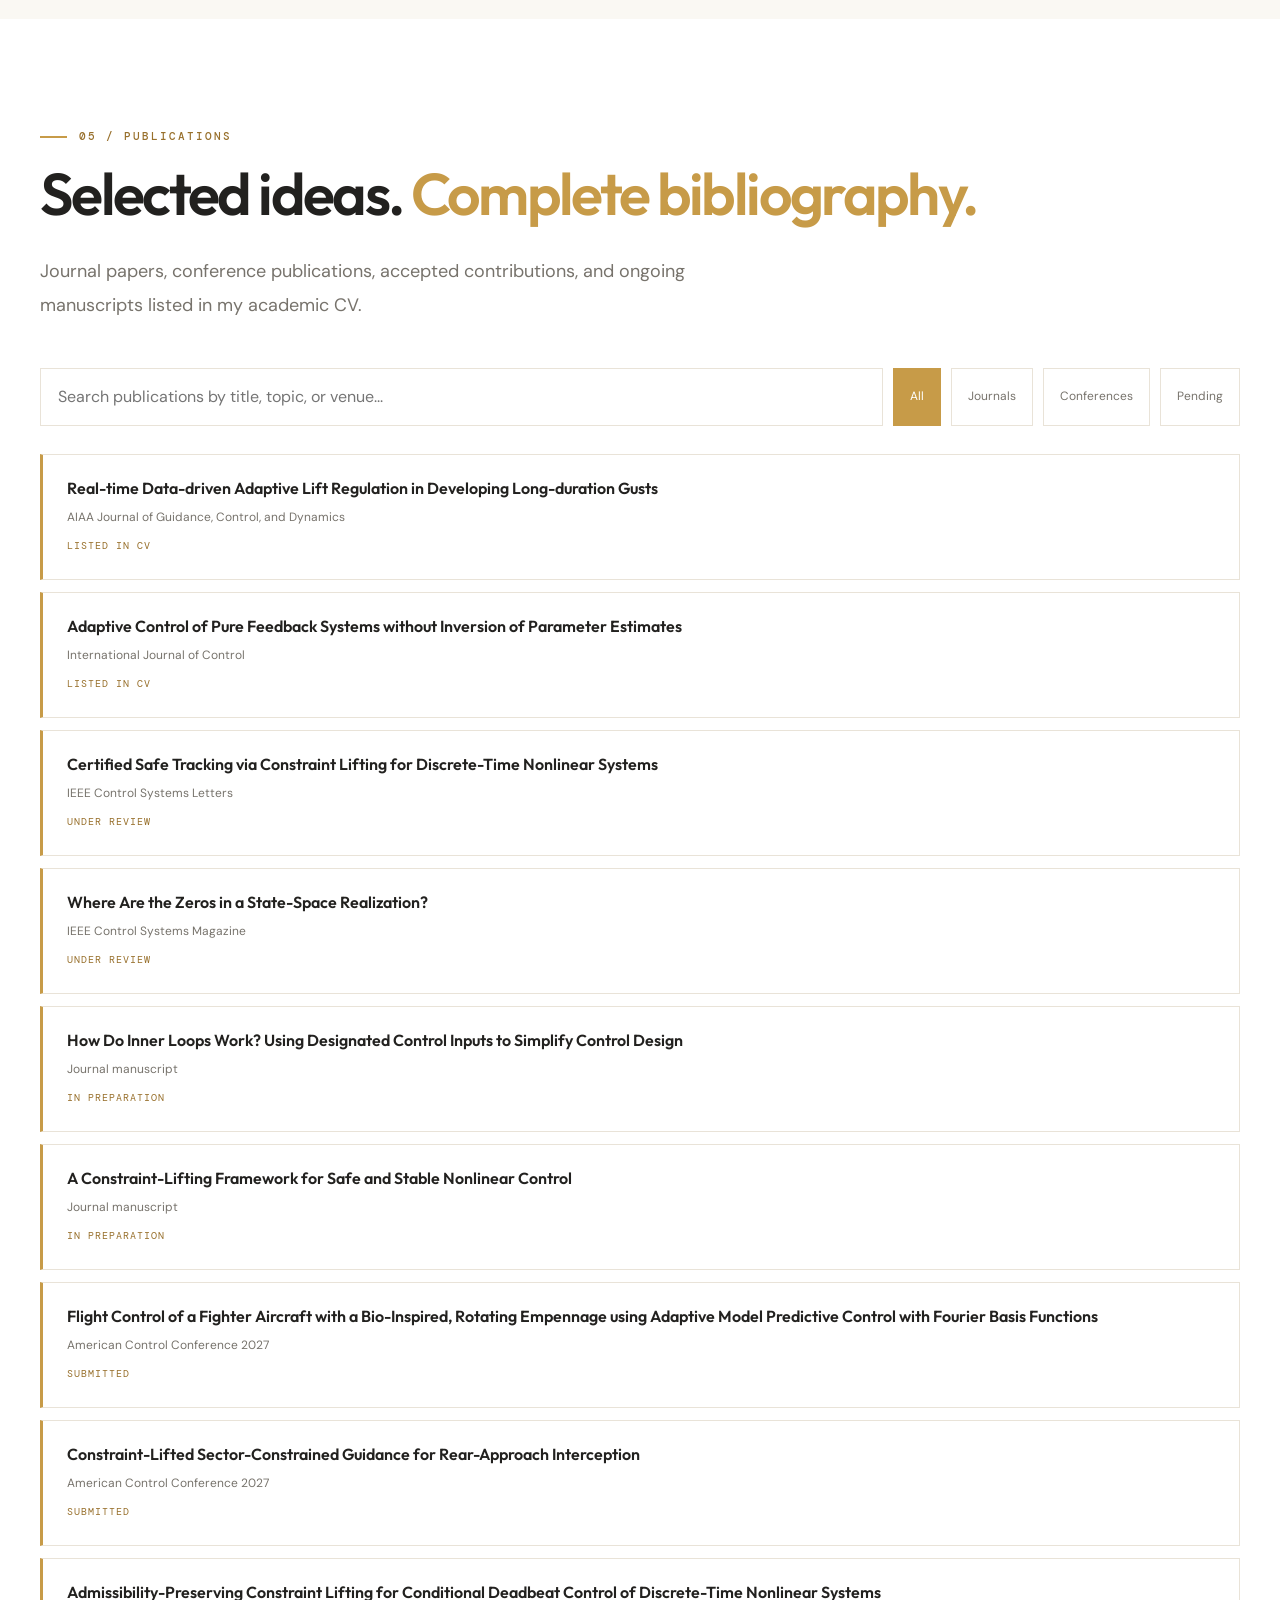
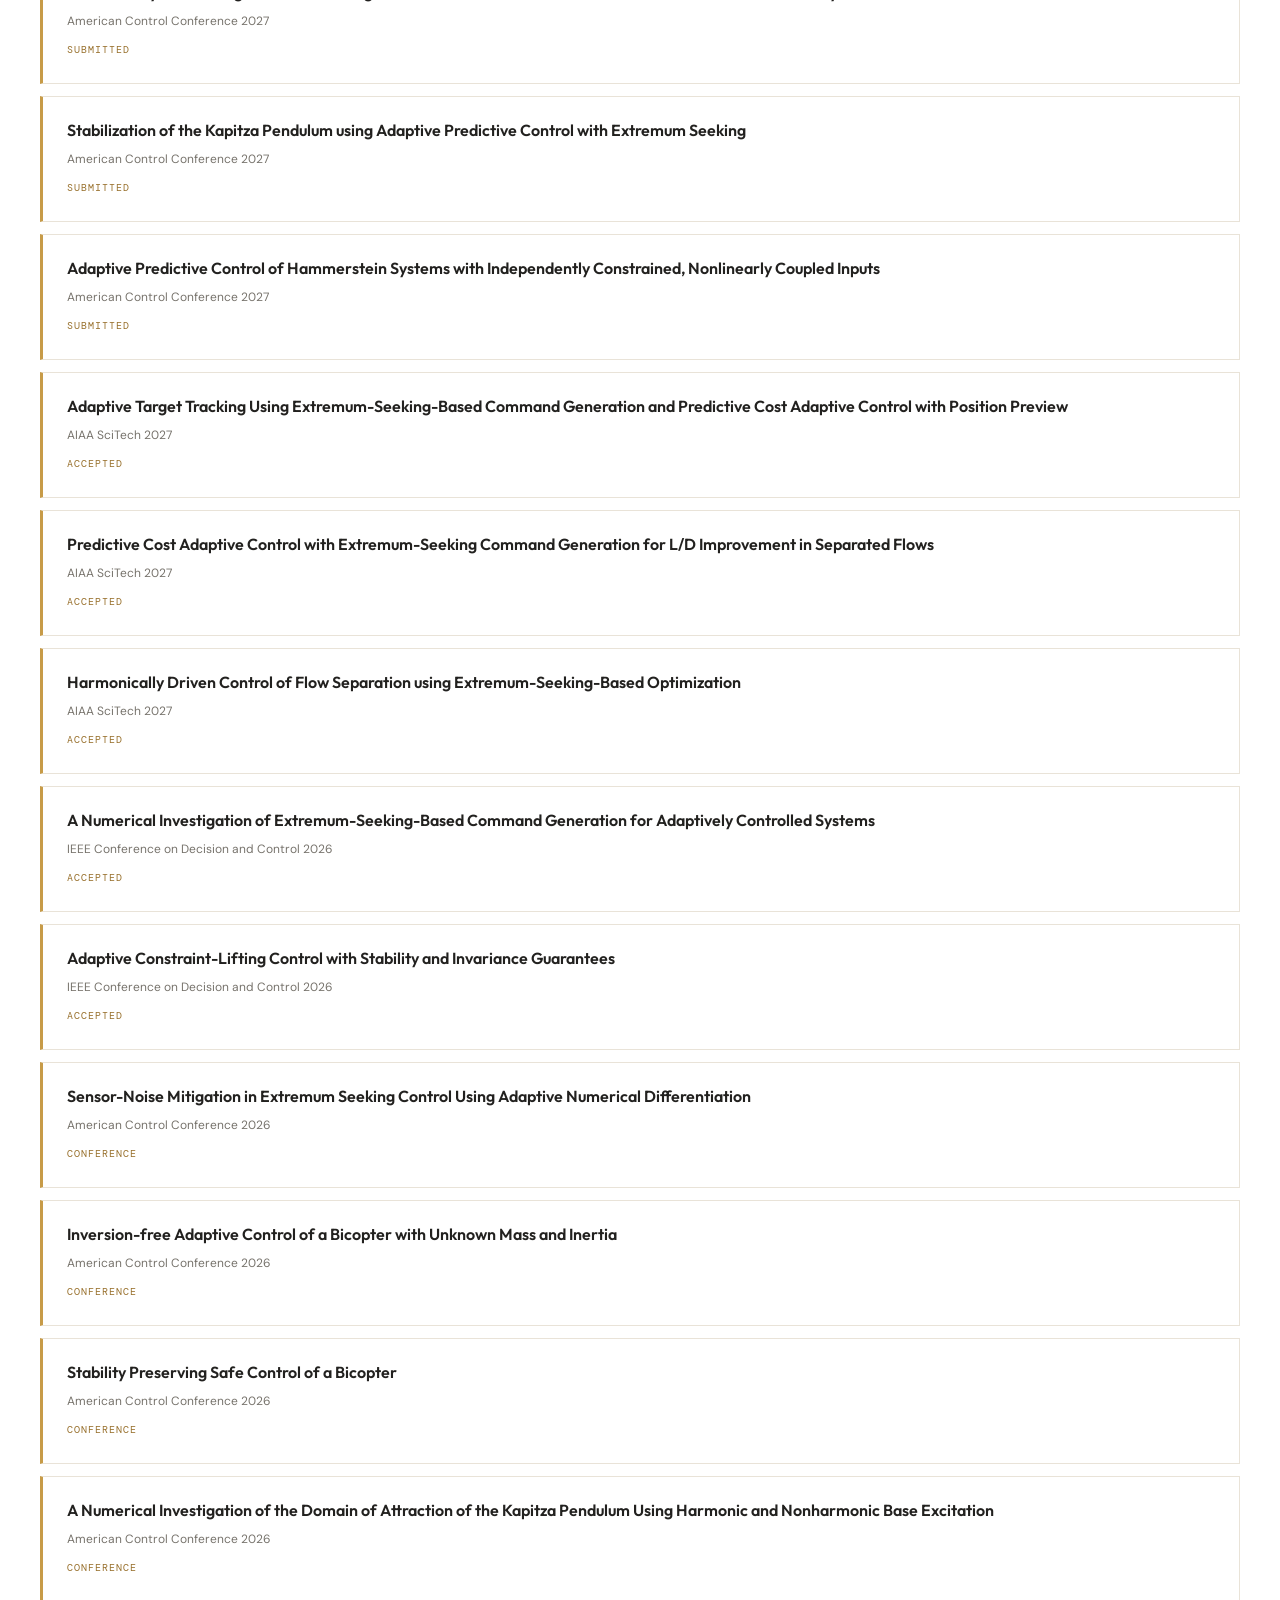
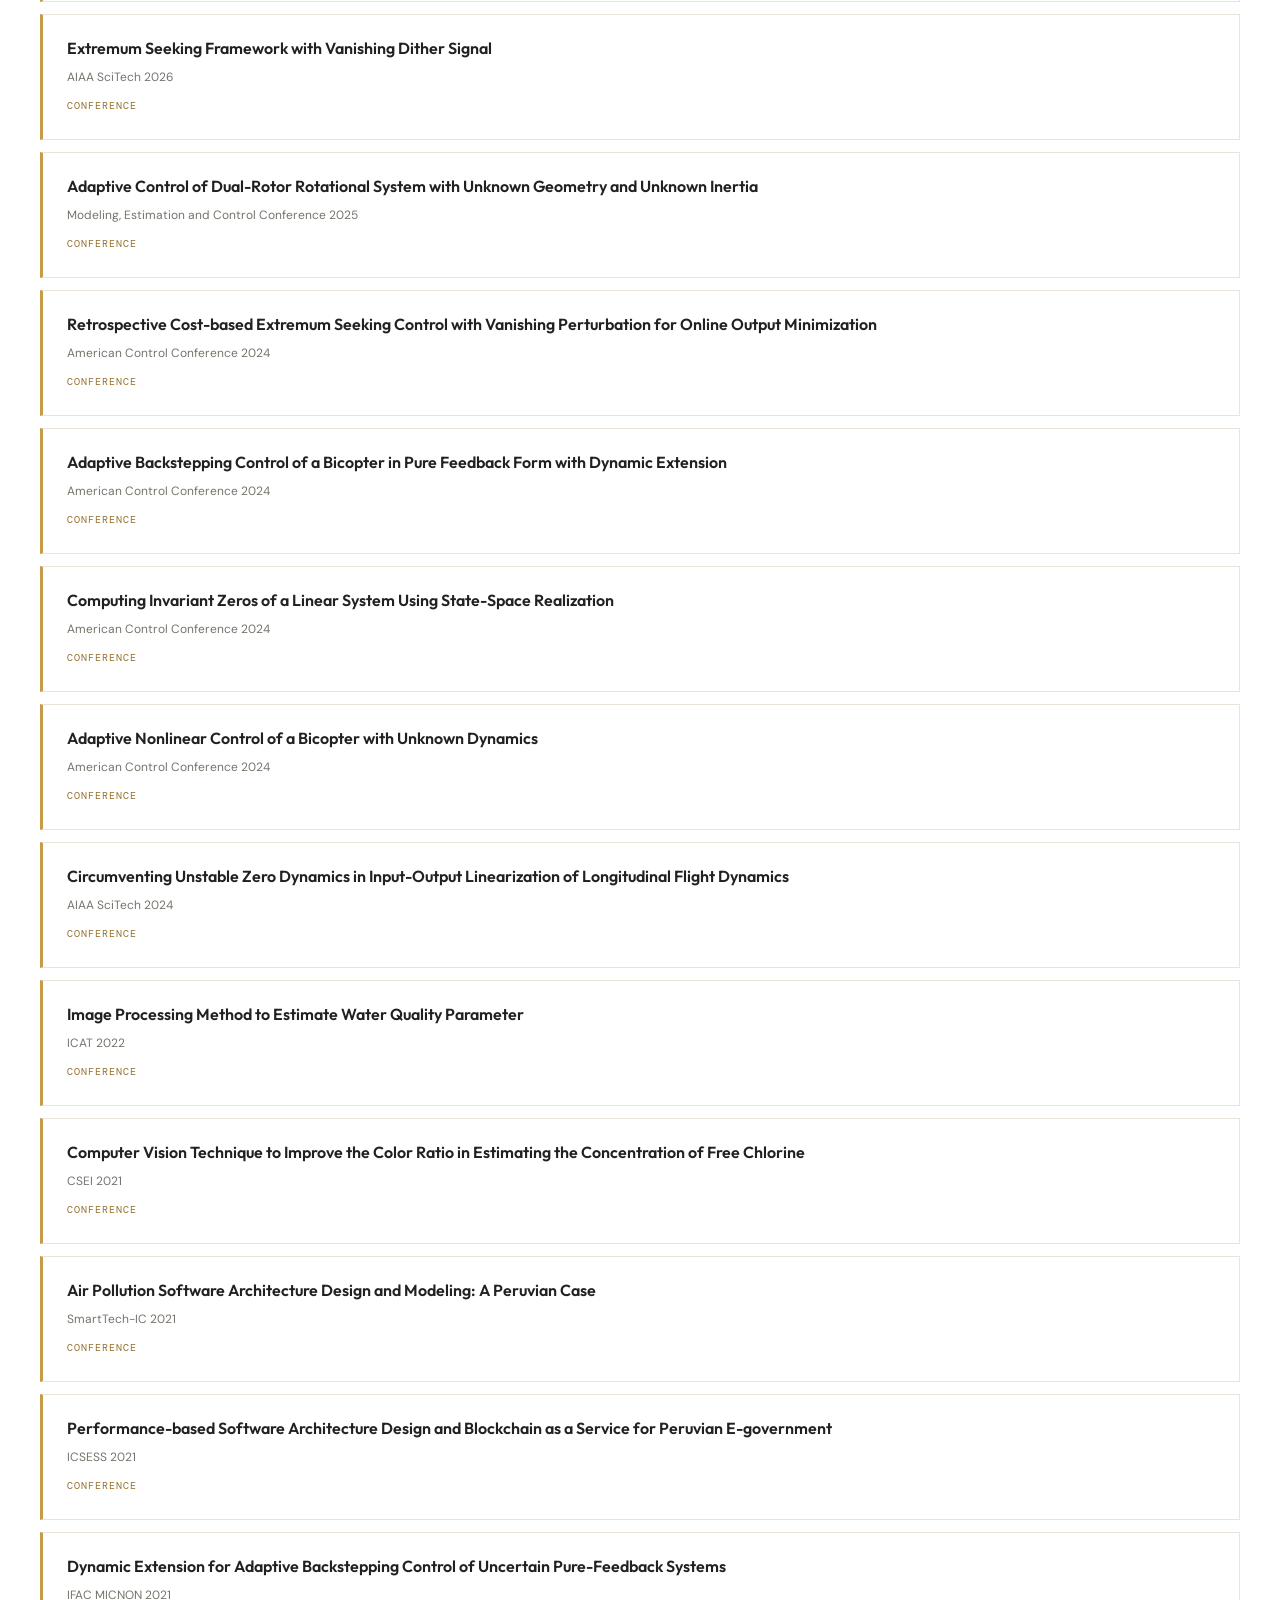
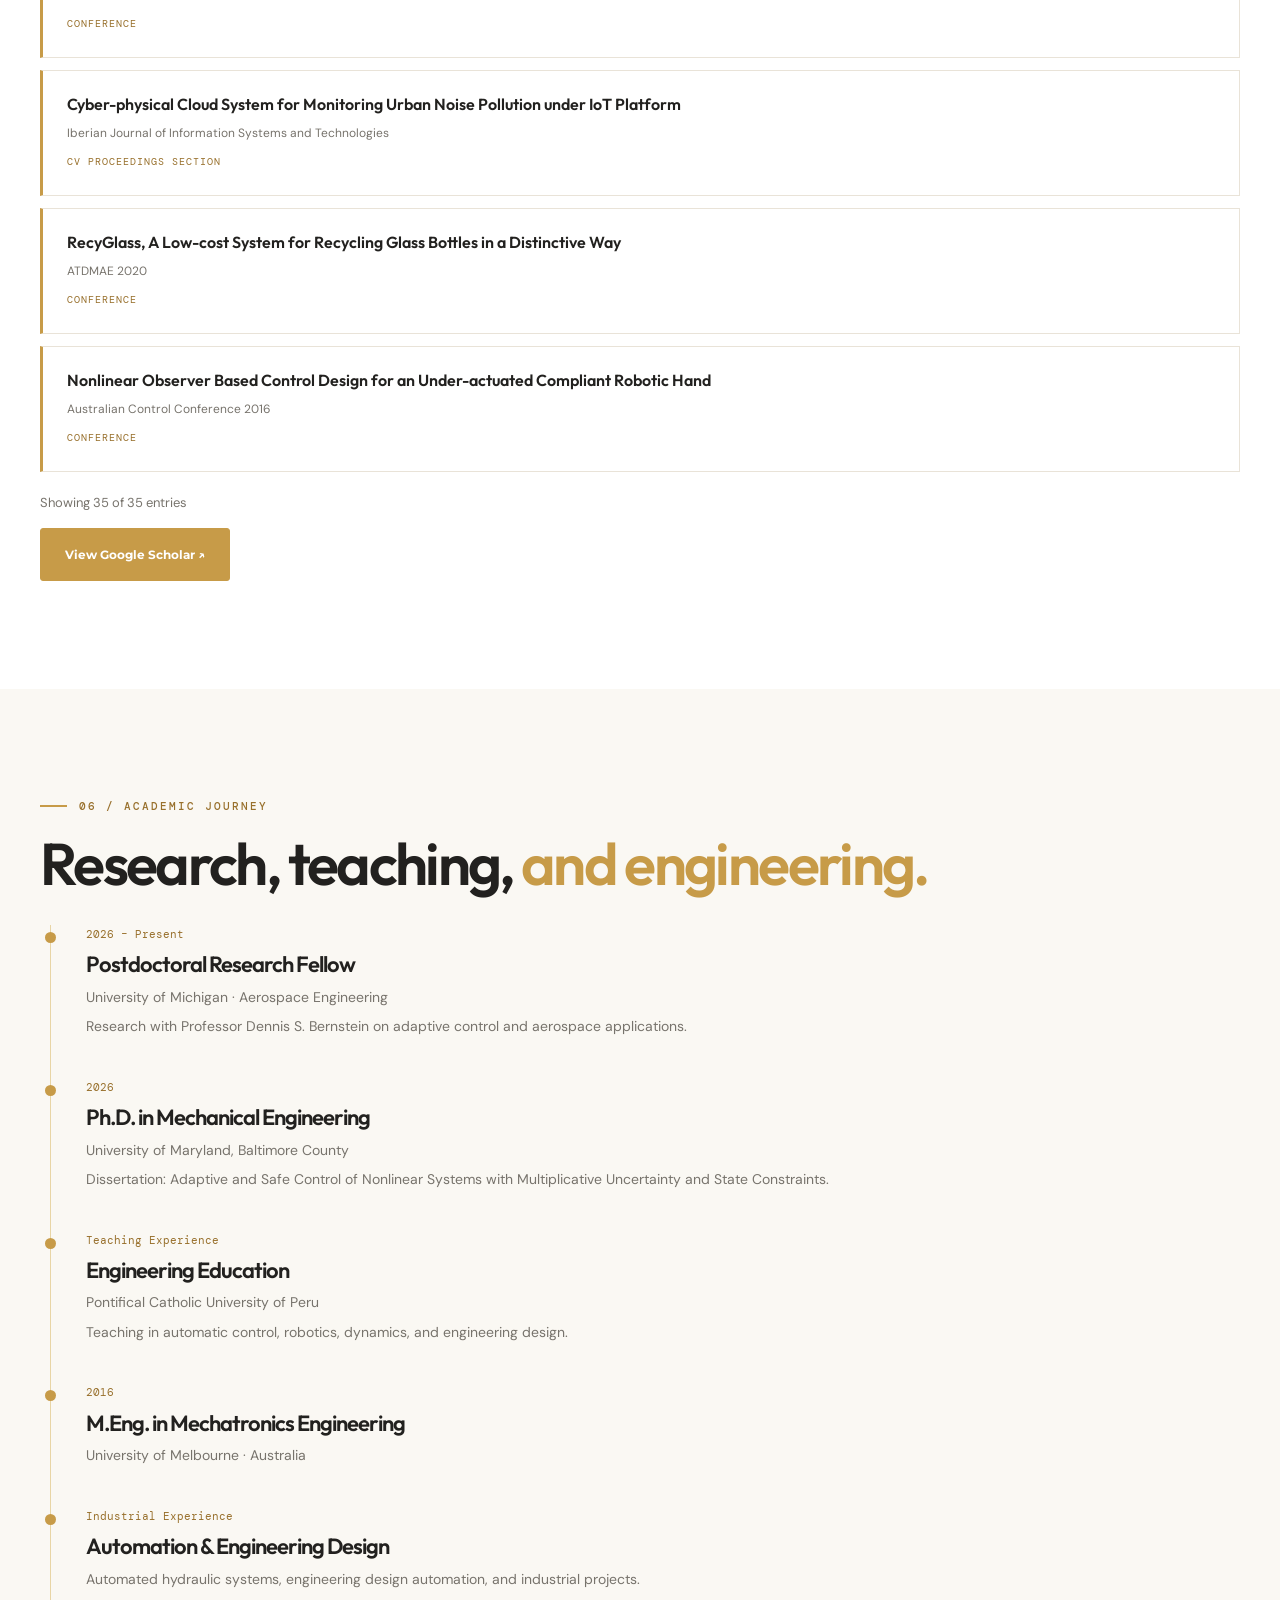
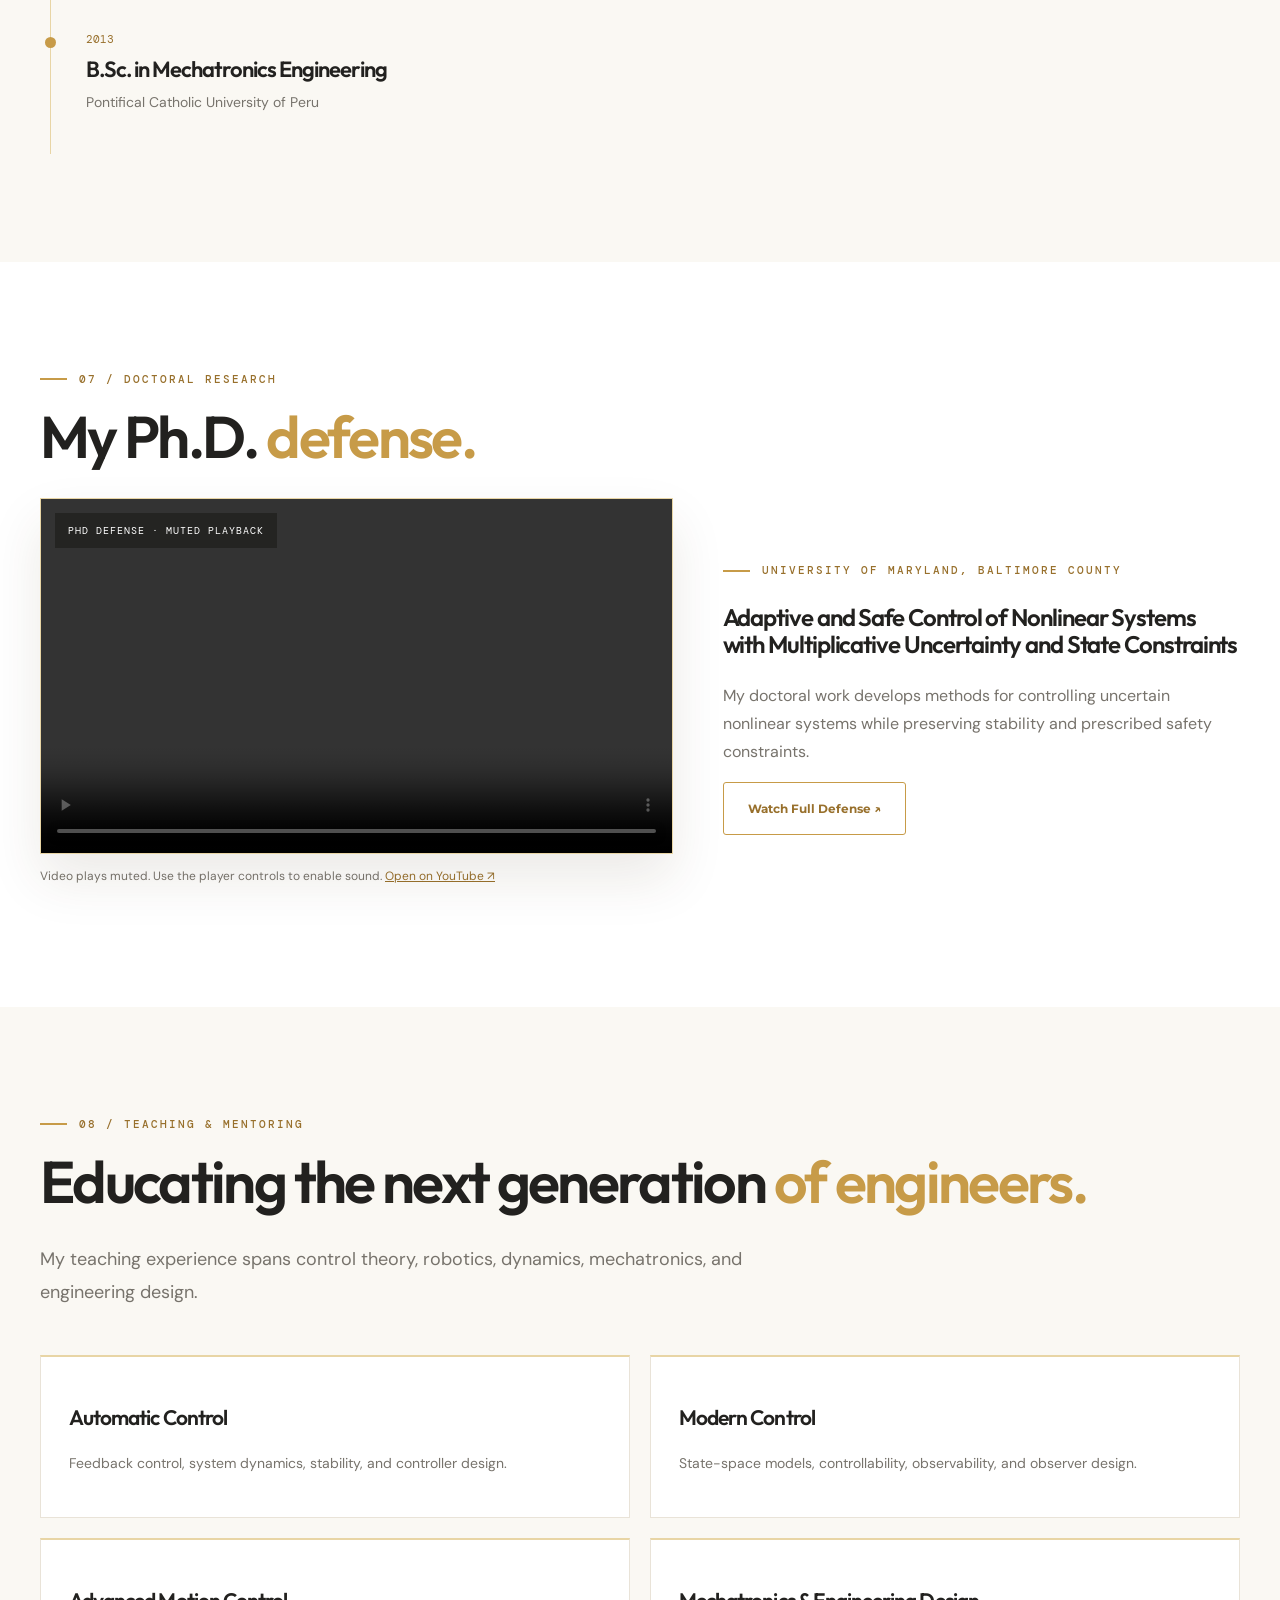
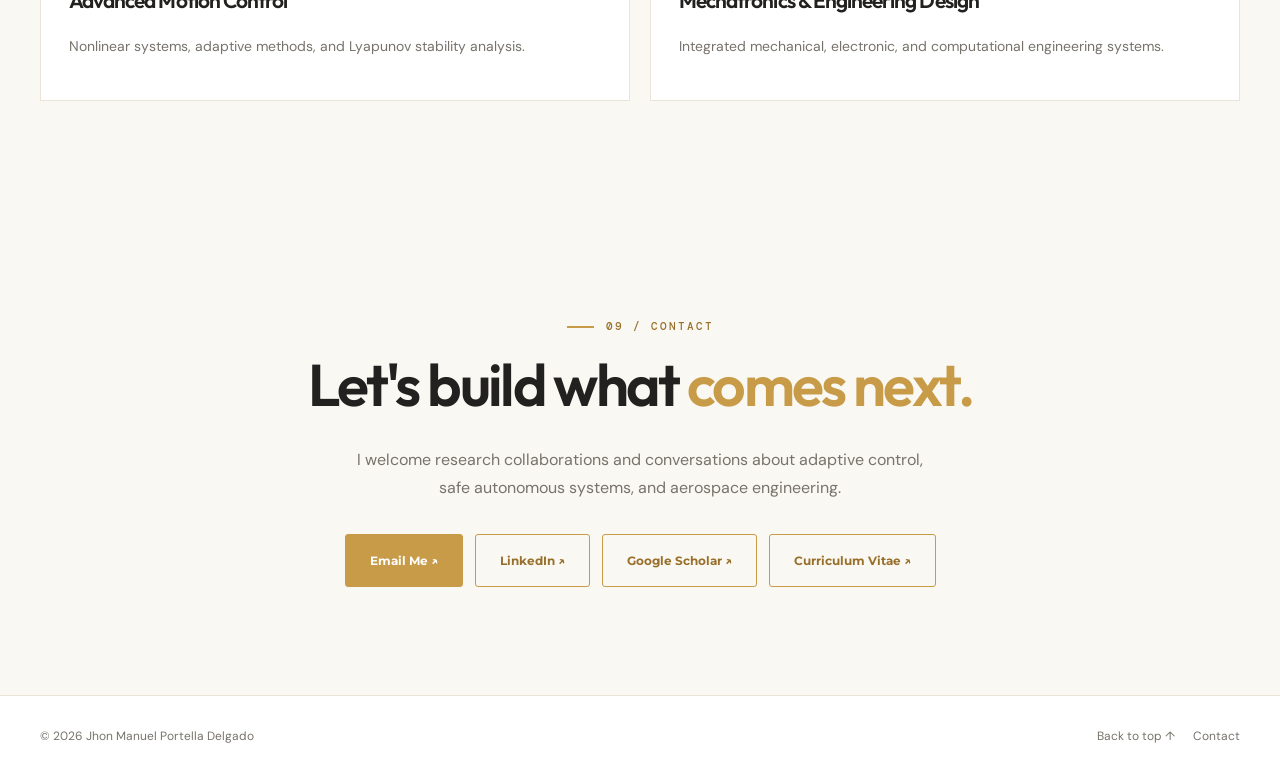
==== commit af7eed6d: "Update website and add bicopter and PhD defense videos" ====
--- a/index.html
+++ b/index.html
@@ -1,202 +1,1103 @@
+
 <!DOCTYPE html>
 <html lang="en">
 <head>
-    <meta charset="UTF-8">
-    <meta name="viewport" content="width=device-width, initial-scale=1.0">
-    <title>Jhon Manuel Portella Delgado</title>
-    <link rel="stylesheet" href="styles.css">
+<meta charset="UTF-8">
+<meta name="viewport" content="width=device-width, initial-scale=1">
+<meta name="theme-color" content="#faf8f3">
+
+<title>Jhon Manuel Portella Delgado | Adaptive Control & Autonomous Systems</title>
+<meta name="description" content="Jhon Manuel Portella Delgado — Postdoctoral Research Fellow at the University of Michigan. Nonlinear adaptive control, safe autonomous systems, predictive control, and aerospace engineering.">
+
+<link rel="preconnect" href="https://fonts.googleapis.com">
+<link rel="preconnect" href="https://fonts.gstatic.com" crossorigin>
+<link href="https://fonts.googleapis.com/css2?family=DM+Sans:wght@400;500;600;700&family=DM+Mono:wght@400;500;600&family=Outfit:wght@400;500;600;700;800&family=Montserrat:wght@400;500;600;700;800&display=swap" rel="stylesheet">
+
+<style>
+:root {
+  --gold:#c79b48;
+  --gold-deep:#98702c;
+  --gold-light:#e8d5a5;
+  --ink:#22211f;
+  --muted:#77736c;
+  --cream:#faf8f3;
+  --white:#fff;
+  --line:#e9e3d8;
+}
+
+* {box-sizing:border-box}
+html {scroll-behavior:smooth}
+body {
+  margin:0;
+  background:var(--white);
+  color:var(--ink);
+  font-family:"DM Sans",sans-serif;
+  line-height:1.75;
+}
+a {color:inherit;text-decoration:none}
+img {max-width:100%}
+button,input {font:inherit}
+button {cursor:pointer}
+.container {width:min(1200px,calc(100% - 48px));margin:auto}
+section {padding:108px 0;scroll-margin-top:110px}
+h1,h2,h3 {
+  font-family:"Outfit",sans-serif;
+  line-height:1.12;
+  letter-spacing:-.045em;
+}
+h1 {font-size:clamp(52px,6.7vw,100px);font-weight:700;margin:20px 0 28px}
+h2 {font-size:clamp(38px,4.6vw,64px);font-weight:600;margin:15px 0 28px}
+h3 {font-size:24px;font-weight:600}
+p {color:var(--muted)}
+.gold {color:var(--gold)}
+.eyebrow {
+  display:flex;
+  align-items:center;
+  gap:12px;
+  color:var(--gold-deep);
+  font-family:"DM Mono",monospace;
+  font-size:11px;
+  font-weight:500;
+  letter-spacing:2px;
+  text-transform:uppercase;
+}
+.eyebrow::before {
+  content:"";
+  width:27px;
+  height:2px;
+  background:var(--gold);
+  flex-shrink:0;
+}
+.section-intro {
+  max-width:750px;
+  font-size:18px;
+  line-height:1.85;
+  margin-bottom:46px;
+}
+.btn {
+  display:inline-flex;
+  align-items:center;
+  justify-content:center;
+  gap:12px;
+  padding:15px 24px;
+  border:1px solid var(--gold);
+  border-radius:3px;
+  color:var(--gold-deep);
+  background:transparent;
+  font-family:"Montserrat",sans-serif;
+  font-size:12px;
+  font-weight:700;
+  transition:background .25s,color .25s,transform .25s;
+}
+.btn:hover {background:var(--gold);color:white;transform:translateY(-2px)}
+.btn.primary {background:var(--gold);color:white}
+.btn.primary:hover {background:var(--gold-deep)}
+a:focus-visible,button:focus-visible,input:focus-visible {
+  outline:3px solid var(--gold-light);
+  outline-offset:4px;
+}
+
+/* NAVIGATION */
+nav {
+  position:sticky;
+  top:0;
+  z-index:1000;
+  background:rgba(255,255,255,.97);
+  backdrop-filter:blur(18px);
+  border-bottom:1px solid var(--line);
+}
+.nav-inner {
+  min-height:94px;
+  display:flex;
+  justify-content:space-between;
+  align-items:center;
+  gap:28px;
+}
+.identity {display:flex;align-items:center;gap:14px;flex-shrink:0}
+.logo {width:60px;height:60px;transition:transform .3s}
+.identity:hover .logo {transform:translateY(-2px)}
+.identity-name {
+  display:block;
+  font-family:"Montserrat",sans-serif;
+  font-size:23px;
+  font-weight:800;
+  letter-spacing:-.9px;
+  line-height:1;
+  transition:color .25s;
+}
+.identity:hover .identity-name {color:var(--gold)}
+.identity-subtitle {
+  display:block;
+  margin-top:7px;
+  color:var(--gold-deep);
+  font-family:"DM Mono",monospace;
+  font-size:9px;
+  letter-spacing:1.2px;
+}
+.nav-links {
+  display:flex;
+  align-items:center;
+  justify-content:flex-end;
+  gap:clamp(13px,1.7vw,27px);
+  flex-wrap:wrap;
+}
+.nav-links a {
+  position:relative;
+  display:inline-block;
+  padding:12px 0;
+  color:#111;
+  font-family:"Montserrat",sans-serif;
+  font-size:15px;
+  font-weight:700;
+  letter-spacing:-.35px;
+  transition:color .25s;
+}
+.nav-links a::after {
+  content:"";
+  position:absolute;
+  left:0;
+  bottom:5px;
+  width:0;
+  height:2px;
+  background:var(--gold);
+  transition:width .28s;
+}
+.nav-links a:hover,.nav-links a.active {color:var(--gold-deep)}
+.nav-links a:hover::after,.nav-links a.active::after {width:100%}
+
+/* HERO */
+.hero {
+  min-height:720px;
+  display:flex;
+  align-items:center;
+  background:
+    radial-gradient(circle at 82% 15%,rgba(199,155,72,.13),transparent 38%),
+    linear-gradient(145deg,#fff,var(--cream));
+  padding:75px 0 90px;
+}
+.hero-grid {
+  display:grid;
+  grid-template-columns:1.18fr .82fr;
+  align-items:center;
+  gap:70px;
+}
+.hero-description {font-size:18px;max-width:650px;line-height:1.9}
+.hero-actions {display:flex;flex-wrap:wrap;gap:12px;margin-top:32px}
+.hero-photo {position:relative;max-width:430px;margin-left:auto}
+.hero-photo::before {
+  content:"";
+  position:absolute;
+  inset:22px -18px -18px 22px;
+  border:2px solid var(--gold);
+  border-radius:190px 190px 8px 8px;
+}
+.hero-photo img {
+  position:relative;
+  display:block;
+  width:100%;
+  aspect-ratio:.83;
+  object-fit:cover;
+  border-radius:190px 190px 8px 8px;
+  box-shadow:0 30px 70px rgba(80,65,30,.13);
+}
+.hero-caption {
+  text-align:center;
+  margin-top:28px;
+  color:var(--gold-deep);
+  font-family:"DM Mono",monospace;
+  font-size:10px;
+  letter-spacing:1.4px;
+}
+.stats {
+  display:flex;
+  flex-wrap:wrap;
+  gap:35px;
+  margin-top:42px;
+  padding-top:24px;
+  border-top:1px solid var(--line);
+}
+.stat strong {display:block;font-family:"Outfit",sans-serif;font-size:26px}
+.stat span {font-size:12px;color:var(--muted)}
+
+/* BICOPTER */
+.featured-section {background:white;padding:92px 0 110px}
+.featured-heading {
+  display:flex;
+  justify-content:space-between;
+  align-items:end;
+  gap:30px;
+  margin-bottom:35px;
+}
+.featured-heading h2 {margin-bottom:0}
+.featured-index {
+  color:var(--gold-deep);
+  font-family:"DM Mono",monospace;
+  font-size:11px;
+  letter-spacing:1.5px;
+}
+.featured-grid {
+  display:grid;
+  grid-template-columns:1.3fr .7fr;
+  gap:48px;
+  align-items:center;
+}
+.animation-frame {
+  padding:13px;
+  background:white;
+  border:1px solid var(--gold-light);
+  box-shadow:0 25px 60px rgba(80,60,20,.09);
+}
+.animation-video-wrap {position:relative;overflow:hidden;background:#f8f8f8}
+.animation-frame video {
+  display:block;
+  width:100%;
+  height:auto;
+  min-height:260px;
+  object-fit:contain;
+  background:#f8f8f8;
+}
+.animation-label {
+  position:absolute;
+  top:14px;
+  left:14px;
+  padding:9px 13px;
+  color:white;
+  background:rgba(34,33,31,.88);
+  font-family:"DM Mono",monospace;
+  font-size:10px;
+  letter-spacing:1px;
+  pointer-events:none;
+}
+.animation-caption {margin:14px 5px 0;font-size:12px}
+.featured-description {border-left:2px solid var(--gold-light);padding-left:28px}
+.featured-description h3 {font-size:clamp(26px,2.6vw,39px);margin:22px 0 25px}
+.featured-description p {font-size:15px;line-height:1.9}
+.featured-description .btn {margin-top:15px}
+
+/* CONTENT SECTIONS */
+.light-section {background:var(--cream)}
+.about-grid {display:grid;grid-template-columns:.8fr 1.2fr;gap:75px}
+.about-grid p {font-size:16px}
+.research-grid {display:grid;grid-template-columns:repeat(3,1fr);gap:18px}
+.research-card {
+  padding:33px;
+  background:white;
+  border:1px solid var(--line);
+  border-top:3px solid var(--gold);
+  transition:.3s;
+}
+.research-card:hover {transform:translateY(-6px);box-shadow:0 20px 45px rgba(85,65,20,.09)}
+.research-number {
+  font-family:"DM Mono",monospace;
+  font-size:11px;
+  color:var(--gold-deep);
+  letter-spacing:1.5px;
+}
+.research-card h3 {font-size:25px;margin:22px 0 13px}
+.research-card p {font-size:14px}
+
+.project-grid {display:grid;grid-template-columns:repeat(3,1fr);gap:20px}
+.project-card {
+  overflow:hidden;
+  background:white;
+  border:1px solid var(--line);
+  transition:.3s;
+}
+.project-card:hover {box-shadow:0 20px 45px rgba(85,65,20,.09)}
+.project-card img {
+  display:block;
+  width:100%;
+  height:220px;
+  object-fit:cover;
+  transition:transform .5s;
+}
+.project-card:hover img {transform:scale(1.045)}
+.project-content {padding:26px}
+.project-category {
+  color:var(--gold-deep);
+  font-family:"DM Mono",monospace;
+  font-size:10px;
+  letter-spacing:1.3px;
+}
+.project-content h3 {font-size:22px}
+.project-content p {font-size:14px}
+
+/* PUBLICATIONS */
+.publication-controls {display:flex;flex-wrap:wrap;gap:10px;margin-bottom:28px}
+.publication-controls input {
+  flex:1;
+  min-width:230px;
+  padding:14px 17px;
+  border:1px solid var(--line);
+}
+.filter {
+  padding:11px 16px;
+  background:white;
+  border:1px solid var(--line);
+  color:var(--muted);
+  font-size:12px;
+}
+.filter:hover {border-color:var(--gold);color:var(--gold-deep)}
+.filter.active {background:var(--gold);color:white;border-color:var(--gold)}
+.publication-list {display:grid;gap:12px}
+.publication {
+  padding:21px 24px;
+  background:white;
+  border:1px solid var(--line);
+  border-left:3px solid var(--gold);
+}
+.publication-title {font-family:"Outfit",sans-serif;font-size:16px;font-weight:600;line-height:1.5}
+.publication-meta {margin-top:7px;font-size:12px;color:var(--muted)}
+.publication-status {
+  display:inline-block;
+  margin-top:9px;
+  color:var(--gold-deep);
+  font-family:"DM Mono",monospace;
+  font-size:10px;
+  text-transform:uppercase;
+  letter-spacing:1px;
+}
+.publication-count {margin-top:20px;font-size:13px}
+
+/* EXPERIENCE */
+.timeline {border-left:1px solid var(--gold-light);margin-left:10px;padding-left:35px}
+.timeline-item {position:relative;padding-bottom:34px}
+.timeline-item::before {
+  content:"";
+  position:absolute;
+  left:-41px;
+  top:7px;
+  width:11px;
+  height:11px;
+  background:var(--gold);
+  border-radius:50%;
+}
+.timeline-date {color:var(--gold-deep);font-family:"DM Mono",monospace;font-size:11px}
+.timeline-item h3 {font-size:22px;margin:8px 0}
+.timeline-item p {font-size:14px;margin:5px 0}
+
+/* DEFENSE VIDEO */
+.video-grid {
+  display:grid;
+  grid-template-columns:1.1fr .9fr;
+  gap:50px;
+  align-items:center;
+}
+.video-wrap {
+  position:relative;
+  aspect-ratio:16/9;
+  overflow:hidden;
+  background:#171717;
+  border:1px solid var(--gold-light);
+  box-shadow:0 25px 50px rgba(70,50,20,.1);
+}
+.video-wrap video,
+.video-wrap iframe {
+  display:block;
+  width:100%;
+  height:100%;
+  border:0;
+}
+.video-wrap video {object-fit:contain}
+.defense-video-label {
+  position:absolute;
+  top:14px;
+  left:14px;
+  z-index:2;
+  padding:9px 13px;
+  color:white;
+  background:rgba(34,33,31,.82);
+  font-family:"DM Mono",monospace;
+  font-size:10px;
+  letter-spacing:1px;
+  pointer-events:none;
+}
+.video-note {font-size:12px;margin-top:12px}
+.video-note a {color:var(--gold-deep);text-decoration:underline}
+.video-note a:hover {color:var(--ink)}
+
+/* TEACHING AND CONTACT */
+.teaching-grid {display:grid;grid-template-columns:repeat(2,1fr);gap:20px}
+.teaching-card {
+  padding:28px;
+  background:white;
+  border:1px solid var(--line);
+  border-top:2px solid var(--gold-light);
+}
+.teaching-card h3 {font-size:21px}
+.teaching-card p {font-size:14px}
+.contact-section {text-align:center;background:var(--cream)}
+.contact-section .eyebrow {justify-content:center}
+.contact-section p {max-width:600px;margin:0 auto 28px}
+.contact-section .hero-actions {justify-content:center}
+footer {padding:30px 0;border-top:1px solid var(--line)}
+.footer-inner {
+  display:flex;
+  justify-content:space-between;
+  flex-wrap:wrap;
+  gap:20px;
+  font-size:12px;
+  color:var(--muted);
+}
+.footer-inner a {margin-left:15px}
+.footer-inner a:hover {color:var(--gold)}
+
+/* REVEAL */
+.reveal {opacity:0;transform:translateY(24px);transition:opacity .7s,transform .7s}
+.reveal.visible {opacity:1;transform:translateY(0)}
+
+/* RESPONSIVE */
+@media(max-width:1100px) {
+  .nav-inner {flex-wrap:wrap;justify-content:center;padding:15px 0}
+  .nav-links {justify-content:center}
+  .nav-links a {font-size:14px}
+}
+@media(max-width:1000px) {
+  .hero-grid,.about-grid,.featured-grid,.video-grid {grid-template-columns:1fr}
+  .hero-photo {max-width:370px;margin:30px auto 0}
+  .featured-description {
+    border-left:0;
+    border-top:2px solid var(--gold-light);
+    padding:25px 0 0;
+  }
+  .research-grid,.project-grid {grid-template-columns:repeat(2,1fr)}
+}
+@media(max-width:650px) {
+  section {padding:72px 0}
+  .container {width:calc(100% - 32px)}
+  .hero {min-height:auto}
+  .research-grid,.project-grid,.teaching-grid {grid-template-columns:1fr}
+  .featured-heading {display:block}
+  .featured-index {display:block;margin-top:18px}
+  .animation-frame {padding:8px}
+  .animation-frame video {min-height:180px}
+  .animation-label,.defense-video-label {font-size:8px;padding:6px 9px;top:9px;left:9px}
+  .identity-name {font-size:19px}
+  .identity-subtitle {font-size:8px}
+  .logo {width:50px;height:50px}
+  .nav-links {gap:10px 17px}
+  .nav-links a {font-size:12px}
+}
+@media(prefers-reduced-motion:reduce) {
+  html {scroll-behavior:auto}
+  .reveal {opacity:1;transform:none}
+  * {transition-duration:.01ms !important}
+}
+</style>
 </head>
+
 <body>
-    <div class="container">
-        <div class="header">
-            <h1>Jhon Manuel Portella Delgado</h1>
-            <div class="links">
-                <!-- href="cv.pdf" download>Download CV -->
-                <a href="https://scholar.google.com/citations?user=pMqTp2oAAAAJ&hl=en" target="https://scholar.google.com/citations?user=pMqTp2oAAAAJ&hl=en">Google Scholar</a>
-                <a href="https://www.linkedin.com/in/jhon-manuel-portella-delgado-94499b13a/?locale=en_US" target="https://www.linkedin.com/in/jhon-manuel-portella-delgado-94499b13a/?locale=en_US">LinkedIn</a>
-                <a href="https://www.researchgate.net/profile/Jhon-Portella/research" target="https://www.researchgate.net/profile/Jhon-Portella/research">ResearchGate</a>
-                <a href="https://drive.google.com/file/d/19aSvjZX5mLSLUpAFpzp1QJRq4pg_YwAD/view?usp=sharing" target="https://drive.google.com/file/d/19aSvjZX5mLSLUpAFpzp1QJRq4pg_YwAD/view?usp=sharing">Research Statement</a>
-                <a href="https://drive.google.com/file/d/1HBNqX1q0Jt8YyYooOBaTZ_ueCe51-li7/view?usp=sharing" target="https://drive.google.com/file/d/1HBNqX1q0Jt8YyYooOBaTZ_ueCe51-li7/view?usp=sharing">Teaching Statement</a>
-                <a href="https://drive.google.com/file/d/1wWfJ8D4wMwMJrNICSGS90O62ojaLnZ_p/view?usp=sharing" target="https://drive.google.com/file/d/1wWfJ8D4wMwMJrNICSGS90O62ojaLnZ_p/view?usp=sharing">Latest CV</a>
-            </div>
-            <div class="links_mail">
-                <a href="mailto:jportella@pucp.edu.pe">jportella@pucp.edu.pe</a>
-                <a href="mailto:jportella@umbc.edu">jportella@umbc.edu</a>
-            </div>
+
+<!-- NAVIGATION -->
+<nav>
+  <div class="container nav-inner">
+    <a class="identity" href="#home" aria-label="Jhon Portella homepage">
+      <svg class="logo" viewBox="0 0 72 72" xmlns="http://www.w3.org/2000/svg" role="img" aria-label="JP monogram">
+        <rect x="2" y="2" width="68" height="68" rx="4" fill="#faf8f3" stroke="#c79b48" stroke-width="1.5"/>
+        <path d="M12 18H40V42C40 55 32 59 20 59H13" fill="none" stroke="#c79b48" stroke-width="4.5"/>
+        <path d="M47 58V18H54C65 18 66 36 54 36H47" fill="none" stroke="#22211f" stroke-width="4.5"/>
+        <path d="M12 11H60" stroke="#c79b48" stroke-width="1.5"/>
+      </svg>
+      <span>
+        <span class="identity-name">PORTELLA</span>
+        <span class="identity-subtitle">CONTROL · AUTONOMY · ENGINEERING</span>
+      </span>
+    </a>
+    <div class="nav-links">
+      <a href="#home">Home</a>
+      <a href="#about">About</a>
+      <a href="#research">Research</a>
+      <a href="#projects">Projects</a>
+      <a href="#publications">Publications</a>
+      <a href="#experience">Experience</a>
+      <a href="#teaching">Teaching</a>
+      <a href="#contact">Contact</a>
+    </div>
+  </div>
+</nav>
+
+<main>
+
+<!-- HERO -->
+<section class="hero" id="home">
+  <div class="container hero-grid">
+    <div>
+      <div class="eyebrow">Aerospace Engineering · University of Michigan</div>
+      <h1>Making complex systems <span class="gold">adapt.</span></h1>
+      <p class="hero-description">
+        I am Jhon Manuel Portella Delgado, a Postdoctoral Research Fellow
+        in Aerospace Engineering at the University of Michigan.
+      </p>
+      <p class="hero-description">
+        My research focuses on nonlinear adaptive control, safe autonomy,
+        and data-driven methods that enable dynamical systems to operate
+        reliably under uncertainty.
+      </p>
+      <div class="hero-actions">
+        <a class="btn primary" href="#demonstration">Watch Research in Motion ↓</a>
+        <a class="btn" href="#research">Explore Research ↗</a>
+        <a class="btn" href="https://drive.google.com/file/d/1wWfJ8D4wMwMJrNICSGS90O62ojaLnZ_p/view?usp=drive_link" target="_blank" rel="noopener noreferrer">Curriculum Vitae ↗</a>
+        <a class="btn" href="https://scholar.google.com/citations?user=pMqTp2oAAAAJ&hl=en" target="_blank" rel="noopener noreferrer">Google Scholar ↗</a>
+      </div>
+      <div class="stats">
+        <div class="stat"><strong>UMich</strong><span>Postdoctoral Research</span></div>
+        <div class="stat"><strong>Ph.D.</strong><span>Mechanical Engineering</span></div>
+        <div class="stat"><strong>Control</strong><span>Theory & Applications</span></div>
+      </div>
+    </div>
+    <div class="hero-photo">
+      <img src="profile.jpg" alt="Portrait of Jhon Portella">
+      <div class="hero-caption">JHON MANUEL PORTELLA DELGADO</div>
+    </div>
+  </div>
+</section>
+
+<!-- BICOPTER -->
+<section id="demonstration" class="featured-section">
+  <div class="container">
+    <div class="eyebrow">01 / Featured Research</div>
+    <div class="featured-heading">
+      <h2>Safe adaptive control <span class="gold">in motion.</span></h2>
+      <span class="featured-index">RESEARCH DEMONSTRATION / 001</span>
+    </div>
+    <p class="section-intro">
+      A visualization of constrained bicopter motion, illustrating
+      the interaction between nonlinear dynamics, feedback control,
+      and safety requirements.
+    </p>
+    <div class="featured-grid">
+      <div class="animation-frame reveal">
+        <div class="animation-video-wrap">
+          <video autoplay muted loop playsinline controls preload="metadata"
+                 poster="bicopter_safe_control.png"
+                 aria-label="Bicopter constrained control simulation">
+            <source src="bicopter_cbf_octagon_constraint.mp4" type="video/mp4">
+            Your browser does not support HTML5 video.
+          </video>
+          <div class="animation-label">BICOPTER · SAFE CONTROL</div>
         </div>
-        <div class="bio">
-            <div class="profile-image" style="background-image: url('profile.jpg');"></div>
-            <p>Hello! I am Jhon Portella, a Ph.D candidate at UMBC. My research interests include nonlinear adaptive control, optimization and machine learning. I have a passion for research and development and exploring new algorithms, and I am dedicated to advancing automation technologies and robotics. Feel free to explore my website to learn more about my work, publications, and teaching experience.</p>
+        <p class="animation-caption">
+          Bicopter simulation with prescribed safe operating boundaries
+          and state constraints.
+        </p>
+      </div>
+      <div class="featured-description reveal">
+        <div class="eyebrow">Nonlinear Control · Safety · Adaptation</div>
+        <h3>Keeping uncertain systems within safe boundaries.</h3>
+        <p>Real engineering systems rarely operate under perfectly known conditions.</p>
+        <p>
+          My research investigates how adaptive controllers can regulate
+          nonlinear systems while respecting constraints on their motion
+          and operating states.
+        </p>
+        <p>
+          The bicopter serves as a representative example for studying
+          nonlinear dynamics, uncertain parameters, stability, and safety.
+        </p>
+        <a class="btn" href="#publications">Related Publications ↗</a>
+      </div>
+    </div>
+  </div>
+</section>
+
+<!-- ABOUT -->
+<section id="about" class="light-section">
+  <div class="container about-grid reveal">
+    <div>
+      <div class="eyebrow">02 / About Me</div>
+      <h2>Theory meets <span class="gold">engineering.</span></h2>
+    </div>
+    <div>
+      <p>My work lies at the intersection of control theory, optimization, system identification, and autonomous dynamical systems.</p>
+      <p>I develop adaptive control algorithms for systems whose dynamics are uncertain, nonlinear, or difficult to model accurately.</p>
+      <p>My doctoral research at the University of Maryland, Baltimore County focused on adaptive and safe control of nonlinear systems with multiplicative uncertainty and state constraints.</p>
+      <p>At the University of Michigan, I work with Professor Dennis S. Bernstein on adaptive control, predictive control, extremum seeking, and aerospace applications.</p>
+      <p>Before pursuing my doctoral studies, I worked in industry designing and implementing automated hydraulic systems and engineering design automation solutions for mining and industrial applications.</p>
+    </div>
+  </div>
+</section>
+
+<!-- RESEARCH -->
+<section id="research">
+  <div class="container">
+    <div class="eyebrow">03 / Research</div>
+    <h2>Intelligent control. <span class="gold">Real-world uncertainty.</span></h2>
+    <p class="section-intro">
+      My research develops mathematical methods that allow engineered
+      systems to adapt, learn, and maintain performance when their
+      models are incomplete.
+    </p>
+    <div class="research-grid">
+      <article class="research-card reveal">
+        <div class="research-number">01 / ADAPTATION</div>
+        <h3>Nonlinear Adaptive Control</h3>
+        <p>Adaptive backstepping, inversion-free control, and online compensation for uncertain dynamics.</p>
+      </article>
+      <article class="research-card reveal">
+        <div class="research-number">02 / SAFETY</div>
+        <h3>Safe Autonomous Systems</h3>
+        <p>Constraint lifting, stability guarantees, and control methods that respect prescribed operating boundaries.</p>
+      </article>
+      <article class="research-card reveal">
+        <div class="research-number">03 / PREDICTION</div>
+        <h3>Predictive Adaptive Control</h3>
+        <p>Data-driven identification and predictive optimization for nonlinear dynamical systems.</p>
+      </article>
+      <article class="research-card reveal">
+        <div class="research-number">04 / OPTIMIZATION</div>
+        <h3>Extremum Seeking</h3>
+        <p>Online optimization and adaptive command generation without requiring an explicit performance model.</p>
+      </article>
+      <article class="research-card reveal">
+        <div class="research-number">05 / AEROSPACE</div>
+        <h3>Aerospace Control</h3>
+        <p>Flight control, constrained guidance, stabilization, and autonomous aerospace systems.</p>
+      </article>
+      <article class="research-card reveal">
+        <div class="research-number">06 / FUTURE RESEARCH</div>
+        <h3>Physics-Informed Adaptive Control</h3>
+        <p>Combining physical knowledge with real-time learning to develop reliable adaptive controllers.</p>
+      </article>
+    </div>
+  </div>
+</section>
+
+<!-- PROJECTS -->
+<section id="projects" class="light-section">
+  <div class="container">
+    <div class="eyebrow">04 / Selected Work</div>
+    <h2>From mathematical ideas <span class="gold">to engineering systems.</span></h2>
+    <p class="section-intro">Selected examples of my research and professional engineering work.</p>
+    <div class="project-grid">
+      <article class="project-card reveal">
+        <img src="bicopter.jpg" alt="Multirotor research platform">
+        <div class="project-content">
+          <div class="project-category">NONLINEAR CONTROL</div>
+          <h3>Adaptive Control of Aerial Systems</h3>
+          <p>Development of nonlinear adaptive control methods for uncertain aerial vehicles.</p>
         </div>
-        <div class="section">
-            <h2>Education</h2>
-            <div class="education">
-                <div class="education-item">
-                    <img src="umbc_logo.png" alt="UMBC Logo" class="logo">
-                    <div class="education-info">
-                        <p>Ph.D in Mechanical Engineering: Control</p>
-                        <p>University of Maryland Baltimore County</p>
-                        <p>2022 - Current</p>
-                    </div>
-                </div>
-                <div class="education-item">
-                    <img src="unimelb_logo.png" alt="University of Melbourne Logo" class="logo">
-                    <div class="education-info">
-                        <p>Master of Engineering: Mechatronics</p>
-                        <p>University of Melbourne</p>
-                        <p>2014 - 2016</p>
-                    </div>
-                </div>
-                <div class="education-item">
-                    <img src="pucp_logo.png" alt="PUCP Logo" class="logo">
-                    <div class="education-info">
-                        <p>Bachelor of Science: Mechatronics</p>
-                        <p>Pontifical Catholic University of Peru</p>
-                        <p>2008 - 2012</p>
-                    </div>
-                </div>
-            </div>
+      </article>
+      <article class="project-card reveal">
+        <img src="Adaptive_Backstepping.jpg" alt="Adaptive control simulation results">
+        <div class="project-content">
+          <div class="project-category">CONTROL THEORY</div>
+          <h3>Adaptive Backstepping</h3>
+          <p>Control of uncertain nonlinear systems using dynamic extension and adaptive methods.</p>
         </div>
-        <div class="section">
-            <h2>Publications</h2>
-            <ul class="publications">
-                <li>
-                    <div class="publication">
-                        <img src="RCAC_ES.jpg" alt="Publication 1">
-                        <p>Retrospective Cost-based Extremum Seeking Control with Vanishing Perturbation for Online Output Minimization</p>
-                    </div>
-                </li>
-                <li>
-                    <div class="publication">
-                        <img src="Adaptive_Backstepping.jpg" alt="Publication 2">
-                        <p>Adaptive Backstepping Control of a Bicopter in Pure Feedback Form with Dynamic Extension</p>
-                    </div>
-                </li>
-                <li>
-                    <div class="publication">
-                        <img src="Pseudo_inverse_IOL.jpg" alt="Publication 3">
-                        <p>Circumventing Unstable Zero Dynamics in Input-Output Linearization of Longitudinal Flight Dynamics</p>
-                    </div>
-                </li>
-                <li>
-                    <div class="publication">
-                        <img src="ADIOL.jpg" alt="Publication 4">
-                        <p>Adaptive Nonlinear Control of a Bicopter with Unknown Dynamics</p>
-                    </div>
-                </li>
-                <li>
-                    <div class="publication">
-                        <img src="zeros.jpg" alt="Publication 5">
-                        <p>Computing Invariant Zeros of a Linear System Using State-Space Realization</p>
-                    </div>
-                </li>
-            </ul>
-            <ul class="additional-publications" style="display: none;"> <!-- Initially hidden -->
-                <li class="additional-publication">
-                    <div class="publication">
-                        <img src="Image Processing.jpg" alt="Publication 6">
-                        <p>Image Processing Method to Estimate Water Quality Parameter</p>
-                    </div>
-                </li>
-                <li class="additional-publication">
-                    <div class="publication">
-                        <img src="Air pollution.jpg" alt="Publication 7">
-                        <p>Air pollution software architecture design and modeling: A Peruvian case</p>
-                    </div>
-                </li>
-                <li class="additional-publication">
-                    <div class="publication">
-                        <img src="computer vision.jpg" alt="Publication 8">
-                        <p>Computer vision technique to improve the color ratio in estimating the concentration of free chlorine</p>
-                    </div>
-                </li>
-                <li class="additional-publication">
-                    <div class="publication">
-                        <img src="performance based.jpg" alt="Publication 9">
-                        <p>Performance-based software architecture design and blockchain as a service for Peruvian e-government</p>
-                    </div>
-                </li>
-                <li class="additional-publication">
-                    <div class="publication">
-                        <img src="backstepping pure feedback.jpg" alt="Publication 10">
-                        <p>Dynamic extension for adaptive backstepping control of uncertain pure-feedback systems</p>
-                    </div>
-                </li>
-                <li class="additional-publication">
-                    <div class="publication">
-                        <img src="cyberphisical system.jpg" alt="Publication 11">
-                        <p> Cyber-physical cloud system for monitoring urban noise pollution under IoT platform</p>
-                    </div>
-                </li>
-                <li class="additional-publication">
-                    <div class="publication">
-                        <img src="Recyglass.jpg" alt="Publication 12">
-                        <p> RecyGlass, A Low-cost System for Recycling Glass Bottles in a Distinctive Way</p>
-                    </div>
-                </li>
-                <li class="additional-publication">
-                    <div class="publication">
-                        <img src="Nonlinear control hand.jpg" alt="Publication 13">
-                        <p> Nonlinear observer based control design for an under-actuated compliant robotic hand</p>
-                    </div>
-                </li>
-            </ul>
-            <div class="read-more">
-                <button id="read-more-btn">Read More</button>
-            </div>
+      </article>
+      <article class="project-card reveal">
+        <img src="oleo.JPG" alt="Industrial hydraulic equipment">
+        <div class="project-content">
+          <div class="project-category">INDUSTRIAL ENGINEERING</div>
+          <h3>Automated Hydraulic Systems</h3>
+          <p>Design and implementation of automated hydraulic solutions for industrial applications.</p>
         </div>
-        <div class="section">
-            <h2>Projects</h2>
-            <div class="carousel">
-                <button class="prev" onclick="moveSlide(-1)">&#10094;</button>
-                <div class="carousel-container">
-                    <div class="carousel-slide">
-                        <div class="project-item">
-                            <img src="oleo2.jpg" alt="Project 1" class="project-image">
-                            <div class="project-info">
-                                <p class="project-title">Oleo-Hydraulic Projects and Automation</p>
-                                <p>Design and implementation of oleo-hydraulic projects. Installation of sensors, and programming of PLC for the automation of these projects</p>
-                            </div>
-                        </div>
-                    </div>
-                    <div class="carousel-slide">
-                        <div class="project-item">
-                            <img src="autolisp.jpg" alt="Project 2" class="project-image">
-                            <div class="project-info">
-                                <p class="project-title">Design Automation</p>
-                                <p>Design automation using Autolisp and VS Basic in Autocad, Inventor, Solidworks and Catia</p>
-                            </div>
-                        </div>
-                    </div>
-                    <div class="carousel-slide">
-                        <div class="project-item">
-                            <img src="bicopter.jpg" alt="Project 3" class="project-image">
-                            <div class="project-info">
-                                <p class="project-title">Control of Quadcopters and Fixed Wings</p>
-                                <p>Develop nonlinear adaptive controllers for Quadcopters and Fixed Wings</p>
-                            </div>
-                        </div>
-                    </div>
-                </div>
-                <button class="next" onclick="moveSlide(1)">&#10095;</button>
-            </div>
+      </article>
+      <article class="project-card reveal">
+        <img src="autolisp.jpg" alt="Automated engineering design software">
+        <div class="project-content">
+          <div class="project-category">ENGINEERING AUTOMATION</div>
+          <h3>Design Automation</h3>
+          <p>Automation of engineering drawing, CAD processes, and repetitive design tasks.</p>
         </div>
-        <div class="section teaching">
-            <h2>Teaching</h2>
-            <ul class="course-list">
-                <li>Automatic Control</li>
-                <li>Graphical Representation for Mechatronics Design</li>
-                <li>Capstone Project</li>
-                <li>Topics on Advanced Robotics</li>
-                <li>Advanced Motion Control</li>
-                <li>Advanced Robotics</li>
-                <li>Oleohydraulics and Pneumatics</li>
-            </ul>
+      </article>
+      <article class="project-card reveal">
+        <img src="Recyglass.jpg" alt="Automated glass recycling prototype">
+        <div class="project-content">
+          <div class="project-category">MECHATRONICS</div>
+          <h3>RecyGlass</h3>
+          <p>A low-cost mechatronic system developed for glass-bottle recycling.</p>
         </div>
-        <div class="footer">
-            &copy; 2024 Jhon Manuel Portella Delgado. All rights reserved.
+      </article>
+    </div>
+  </div>
+</section>
+
+<!-- PUBLICATIONS -->
+<section id="publications">
+  <div class="container">
+    <div class="eyebrow">05 / Publications</div>
+    <h2>Selected ideas. <span class="gold">Complete bibliography.</span></h2>
+    <p class="section-intro">
+      Journal papers, conference publications, accepted contributions,
+      and ongoing manuscripts listed in my academic CV.
+    </p>
+    <div class="publication-controls">
+      <input type="search" id="publicationSearch"
+             placeholder="Search publications by title, topic, or venue..."
+             aria-label="Search publications">
+      <button class="filter active" data-filter="all">All</button>
+      <button class="filter" data-filter="journal">Journals</button>
+      <button class="filter" data-filter="conference">Conferences</button>
+      <button class="filter" data-filter="pending">Pending</button>
+    </div>
+    <div class="publication-list" id="publicationList"></div>
+    <p class="publication-count" id="publicationCount"></p>
+    <a class="btn primary"
+       href="https://scholar.google.com/citations?user=pMqTp2oAAAAJ&hl=en"
+       target="_blank" rel="noopener noreferrer">View Google Scholar ↗</a>
+  </div>
+</section>
+
+<!-- EXPERIENCE -->
+<section id="experience" class="light-section">
+  <div class="container">
+    <div class="eyebrow">06 / Academic Journey</div>
+    <h2>Research, teaching, <span class="gold">and engineering.</span></h2>
+    <div class="timeline">
+      <div class="timeline-item reveal">
+        <div class="timeline-date">2026 – Present</div>
+        <h3>Postdoctoral Research Fellow</h3>
+        <p>University of Michigan · Aerospace Engineering</p>
+        <p>Research with Professor Dennis S. Bernstein on adaptive control and aerospace applications.</p>
+      </div>
+      <div class="timeline-item reveal">
+        <div class="timeline-date">2026</div>
+        <h3>Ph.D. in Mechanical Engineering</h3>
+        <p>University of Maryland, Baltimore County</p>
+        <p>Dissertation: Adaptive and Safe Control of Nonlinear Systems with Multiplicative Uncertainty and State Constraints.</p>
+      </div>
+      <div class="timeline-item reveal">
+        <div class="timeline-date">Teaching Experience</div>
+        <h3>Engineering Education</h3>
+        <p>Pontifical Catholic University of Peru</p>
+        <p>Teaching in automatic control, robotics, dynamics, and engineering design.</p>
+      </div>
+      <div class="timeline-item reveal">
+        <div class="timeline-date">2016</div>
+        <h3>M.Eng. in Mechatronics Engineering</h3>
+        <p>University of Melbourne · Australia</p>
+      </div>
+      <div class="timeline-item reveal">
+        <div class="timeline-date">Industrial Experience</div>
+        <h3>Automation & Engineering Design</h3>
+        <p>Automated hydraulic systems, engineering design automation, and industrial projects.</p>
+      </div>
+      <div class="timeline-item reveal">
+        <div class="timeline-date">2013</div>
+        <h3>B.Sc. in Mechatronics Engineering</h3>
+        <p>Pontifical Catholic University of Peru</p>
+      </div>
+    </div>
+  </div>
+</section>
+
+<!-- PHD DEFENSE: MUTED AUTOPLAY -->
+<section id="defense">
+  <div class="container">
+    <div class="eyebrow">07 / Doctoral Research</div>
+    <h2>My Ph.D. <span class="gold">defense.</span></h2>
+
+    <div class="video-grid">
+      <div class="reveal">
+
+        <div class="video-wrap" id="defensePlayer">
+
+          <!--
+            Preferred playback: local MP4.
+            Put phd_defense.mp4 beside index.html.
+
+            If the MP4 cannot be loaded, JavaScript
+            switches to a muted YouTube embed.
+          -->
+
+          <video
+            id="defenseVideo"
+            autoplay
+            muted
+            loop
+            playsinline
+            controls
+            preload="metadata"
+            aria-label="Jhon Portella PhD defense video"
+          >
+            <source src="phd_defense.mp4" type="video/mp4">
+            Your browser does not support HTML5 video.
+          </video>
+
+          <div class="defense-video-label" id="defenseLabel">
+            PHD DEFENSE · MUTED PLAYBACK
+          </div>
+
         </div>
-    </div>
-    <script src="script.js"></script>
+
+        <p class="video-note">
+          Video plays muted. Use the player controls to enable sound.
+          <a href="https://youtu.be/JTGOvGXJPyw"
+             target="_blank" rel="noopener noreferrer">
+            Open on YouTube ↗
+          </a>
+        </p>
+
+      </div>
+
+      <div class="reveal">
+        <div class="eyebrow">University of Maryland, Baltimore County</div>
+
+        <h3>
+          Adaptive and Safe Control of Nonlinear Systems
+          with Multiplicative Uncertainty and State Constraints
+        </h3>
+
+        <p>
+          My doctoral work develops methods for controlling
+          uncertain nonlinear systems while preserving stability
+          and prescribed safety constraints.
+        </p>
+
+        <a class="btn"
+           href="https://youtu.be/JTGOvGXJPyw"
+           target="_blank" rel="noopener noreferrer">
+          Watch Full Defense ↗
+        </a>
+      </div>
+    </div>
+  </div>
+</section>
+
+<!-- TEACHING -->
+<section id="teaching" class="light-section">
+  <div class="container">
+    <div class="eyebrow">08 / Teaching & Mentoring</div>
+    <h2>Educating the next generation <span class="gold">of engineers.</span></h2>
+    <p class="section-intro">
+      My teaching experience spans control theory, robotics,
+      dynamics, mechatronics, and engineering design.
+    </p>
+    <div class="teaching-grid">
+      <div class="teaching-card reveal">
+        <h3>Automatic Control</h3>
+        <p>Feedback control, system dynamics, stability, and controller design.</p>
+      </div>
+      <div class="teaching-card reveal">
+        <h3>Modern Control</h3>
+        <p>State-space models, controllability, observability, and observer design.</p>
+      </div>
+      <div class="teaching-card reveal">
+        <h3>Advanced Motion Control</h3>
+        <p>Nonlinear systems, adaptive methods, and Lyapunov stability analysis.</p>
+      </div>
+      <div class="teaching-card reveal">
+        <h3>Mechatronics & Engineering Design</h3>
+        <p>Integrated mechanical, electronic, and computational engineering systems.</p>
+      </div>
+    </div>
+  </div>
+</section>
+
+<!-- CONTACT -->
+<section id="contact" class="contact-section">
+  <div class="container">
+    <div class="eyebrow">09 / Contact</div>
+    <h2>Let's build what <span class="gold">comes next.</span></h2>
+    <p>
+      I welcome research collaborations and conversations about
+      adaptive control, safe autonomous systems, and aerospace engineering.
+    </p>
+    <div class="hero-actions">
+      <a class="btn primary" href="mailto:jhonp@umich.edu">Email Me ↗</a>
+      <a class="btn"
+         href="https://www.linkedin.com/in/jhon-manuel-portella-delgado-94499b13a/"
+         target="_blank" rel="noopener noreferrer">LinkedIn ↗</a>
+      <a class="btn"
+         href="https://scholar.google.com/citations?user=pMqTp2oAAAAJ&hl=en"
+         target="_blank" rel="noopener noreferrer">Google Scholar ↗</a>
+      <a class="btn"
+         href="https://drive.google.com/file/d/1wWfJ8D4wMwMJrNICSGS90O62ojaLnZ_p/view?usp=drive_link"
+         target="_blank" rel="noopener noreferrer">Curriculum Vitae ↗</a>
+    </div>
+  </div>
+</section>
+
+</main>
+
+<footer>
+  <div class="container footer-inner">
+    <span>© <span id="year"></span> Jhon Manuel Portella Delgado</span>
+    <div>
+      <a href="#home">Back to top ↑</a>
+      <a href="mailto:jhonp@umich.edu">Contact</a>
+    </div>
+  </div>
+</footer>
+
+<script>
+
+/* PUBLICATIONS */
+const publications = [
+  ["Real-time Data-driven Adaptive Lift Regulation in Developing Long-duration Gusts","AIAA Journal of Guidance, Control, and Dynamics","journal","Listed in CV"],
+  ["Adaptive Control of Pure Feedback Systems without Inversion of Parameter Estimates","International Journal of Control","journal","Listed in CV"],
+  ["Certified Safe Tracking via Constraint Lifting for Discrete-Time Nonlinear Systems","IEEE Control Systems Letters","pending","Under review"],
+  ["Where Are the Zeros in a State-Space Realization?","IEEE Control Systems Magazine","pending","Under review"],
+  ["How Do Inner Loops Work? Using Designated Control Inputs to Simplify Control Design","Journal manuscript","pending","In preparation"],
+  ["A Constraint-Lifting Framework for Safe and Stable Nonlinear Control","Journal manuscript","pending","In preparation"],
+  ["Flight Control of a Fighter Aircraft with a Bio-Inspired, Rotating Empennage using Adaptive Model Predictive Control with Fourier Basis Functions","American Control Conference 2027","pending","Submitted"],
+  ["Constraint-Lifted Sector-Constrained Guidance for Rear-Approach Interception","American Control Conference 2027","pending","Submitted"],
+  ["Admissibility-Preserving Constraint Lifting for Conditional Deadbeat Control of Discrete-Time Nonlinear Systems","American Control Conference 2027","pending","Submitted"],
+  ["Stabilization of the Kapitza Pendulum using Adaptive Predictive Control with Extremum Seeking","American Control Conference 2027","pending","Submitted"],
+  ["Adaptive Predictive Control of Hammerstein Systems with Independently Constrained, Nonlinearly Coupled Inputs","American Control Conference 2027","pending","Submitted"],
+  ["Adaptive Target Tracking Using Extremum-Seeking-Based Command Generation and Predictive Cost Adaptive Control with Position Preview","AIAA SciTech 2027","conference","Accepted"],
+  ["Predictive Cost Adaptive Control with Extremum-Seeking Command Generation for L/D Improvement in Separated Flows","AIAA SciTech 2027","conference","Accepted"],
+  ["Harmonically Driven Control of Flow Separation using Extremum-Seeking-Based Optimization","AIAA SciTech 2027","conference","Accepted"],
+  ["A Numerical Investigation of Extremum-Seeking-Based Command Generation for Adaptively Controlled Systems","IEEE Conference on Decision and Control 2026","conference","Accepted"],
+  ["Adaptive Constraint-Lifting Control with Stability and Invariance Guarantees","IEEE Conference on Decision and Control 2026","conference","Accepted"],
+  ["Sensor-Noise Mitigation in Extremum Seeking Control Using Adaptive Numerical Differentiation","American Control Conference 2026","conference","Conference"],
+  ["Inversion-free Adaptive Control of a Bicopter with Unknown Mass and Inertia","American Control Conference 2026","conference","Conference"],
+  ["Stability Preserving Safe Control of a Bicopter","American Control Conference 2026","conference","Conference"],
+  ["A Numerical Investigation of the Domain of Attraction of the Kapitza Pendulum Using Harmonic and Nonharmonic Base Excitation","American Control Conference 2026","conference","Conference"],
+  ["Extremum Seeking Framework with Vanishing Dither Signal","AIAA SciTech 2026","conference","Conference"],
+  ["Adaptive Control of Dual-Rotor Rotational System with Unknown Geometry and Unknown Inertia","Modeling, Estimation and Control Conference 2025","conference","Conference"],
+  ["Retrospective Cost-based Extremum Seeking Control with Vanishing Perturbation for Online Output Minimization","American Control Conference 2024","conference","Conference"],
+  ["Adaptive Backstepping Control of a Bicopter in Pure Feedback Form with Dynamic Extension","American Control Conference 2024","conference","Conference"],
+  ["Computing Invariant Zeros of a Linear System Using State-Space Realization","American Control Conference 2024","conference","Conference"],
+  ["Adaptive Nonlinear Control of a Bicopter with Unknown Dynamics","American Control Conference 2024","conference","Conference"],
+  ["Circumventing Unstable Zero Dynamics in Input-Output Linearization of Longitudinal Flight Dynamics","AIAA SciTech 2024","conference","Conference"],
+  ["Image Processing Method to Estimate Water Quality Parameter","ICAT 2022","conference","Conference"],
+  ["Computer Vision Technique to Improve the Color Ratio in Estimating the Concentration of Free Chlorine","CSEI 2021","conference","Conference"],
+  ["Air Pollution Software Architecture Design and Modeling: A Peruvian Case","SmartTech-IC 2021","conference","Conference"],
+  ["Performance-based Software Architecture Design and Blockchain as a Service for Peruvian E-government","ICSESS 2021","conference","Conference"],
+  ["Dynamic Extension for Adaptive Backstepping Control of Uncertain Pure-Feedback Systems","IFAC MICNON 2021","conference","Conference"],
+  ["Cyber-physical Cloud System for Monitoring Urban Noise Pollution under IoT Platform","Iberian Journal of Information Systems and Technologies","conference","CV proceedings section"],
+  ["RecyGlass, A Low-cost System for Recycling Glass Bottles in a Distinctive Way","ATDMAE 2020","conference","Conference"],
+  ["Nonlinear Observer Based Control Design for an Under-actuated Compliant Robotic Hand","Australian Control Conference 2016","conference","Conference"]
+];
+
+const publicationList = document.getElementById("publicationList");
+const publicationSearch = document.getElementById("publicationSearch");
+const publicationCount = document.getElementById("publicationCount");
+const filterButtons = document.querySelectorAll(".filter");
+let activeFilter = "all";
+
+function renderPublications() {
+  const query = publicationSearch.value.toLowerCase().trim();
+
+  const filtered = publications.filter(p => {
+    const matchesSearch = p.join(" ").toLowerCase().includes(query);
+    const matchesFilter = activeFilter === "all" || p[2] === activeFilter;
+    return matchesSearch && matchesFilter;
+  });
+
+  publicationList.replaceChildren();
+
+  filtered.forEach(p => {
+    const item = document.createElement("article");
+    item.className = "publication";
+
+    const title = document.createElement("div");
+    title.className = "publication-title";
+    title.textContent = p[0];
+
+    const meta = document.createElement("div");
+    meta.className = "publication-meta";
+    meta.textContent = p[1];
+
+    const status = document.createElement("span");
+    status.className = "publication-status";
+    status.textContent = p[3];
+
+    item.append(title, meta, status);
+    publicationList.appendChild(item);
+  });
+
+  publicationCount.textContent =
+    `Showing ${filtered.length} of ${publications.length} entries`;
+}
+
+publicationSearch.addEventListener("input", renderPublications);
+
+filterButtons.forEach(button => {
+  button.addEventListener("click", () => {
+    activeFilter = button.dataset.filter;
+    filterButtons.forEach(b => b.classList.remove("active"));
+    button.classList.add("active");
+    renderPublications();
+  });
+});
+
+renderPublications();
+
+/* REVEAL ANIMATIONS */
+if ("IntersectionObserver" in window) {
+  const observer = new IntersectionObserver(entries => {
+    entries.forEach(entry => {
+      if (entry.isIntersecting) {
+        entry.target.classList.add("visible");
+        observer.unobserve(entry.target);
+      }
+    });
+  }, {threshold:.08});
+
+  document.querySelectorAll(".reveal").forEach(el => observer.observe(el));
+} else {
+  document.querySelectorAll(".reveal").forEach(el => el.classList.add("visible"));
+}
+
+/* ACTIVE NAVIGATION */
+const navLinks = document.querySelectorAll(".nav-links a");
+const trackedSections = [...document.querySelectorAll("main section[id]")];
+
+function updateActiveNavigation() {
+  const scrollPosition = window.scrollY + 160;
+  let currentSection = "home";
+
+  trackedSections.forEach(section => {
+    if (scrollPosition >= section.offsetTop) {
+      currentSection = section.id;
+    }
+  });
+
+  navLinks.forEach(link => {
+    link.classList.toggle(
+      "active",
+      link.getAttribute("href") === "#" + currentSection
+    );
+  });
+}
+
+window.addEventListener("scroll", updateActiveNavigation, {passive:true});
+updateActiveNavigation();
+
+/* DEFENSE VIDEO: LOCAL MP4 WITH YOUTUBE FALLBACK */
+const defenseVideo = document.getElementById("defenseVideo");
+const defensePlayer = document.getElementById("defensePlayer");
+const defenseLabel = document.getElementById("defenseLabel");
+let fallbackActivated = false;
+
+function loadYouTubeFallback() {
+  if (fallbackActivated) return;
+  fallbackActivated = true;
+
+  defenseVideo.remove();
+  defenseLabel.remove();
+
+  const iframe = document.createElement("iframe");
+
+  iframe.title = "Jhon Portella PhD Defense";
+  iframe.src =
+    "https://www.youtube.com/embed/JTGOvGXJPyw" +
+    "?autoplay=1&mute=1&playsinline=1&controls=1&rel=0";
+
+  iframe.allow =
+    "autoplay; encrypted-media; picture-in-picture; fullscreen";
+
+  iframe.referrerPolicy = "strict-origin-when-cross-origin";
+  iframe.allowFullscreen = true;
+
+  defensePlayer.appendChild(iframe);
+}
+
+defenseVideo.addEventListener("error", loadYouTubeFallback);
+defenseVideo.addEventListener("loadeddata", () => {
+  defenseVideo.muted = true;
+  defenseVideo.play().catch(() => {
+    // Browser may require user interaction.
+  });
+});
+
+/* FOOTER */
+document.getElementById("year").textContent =
+  new Date().getFullYear();
+
+</script>
 </body>
 </html>
